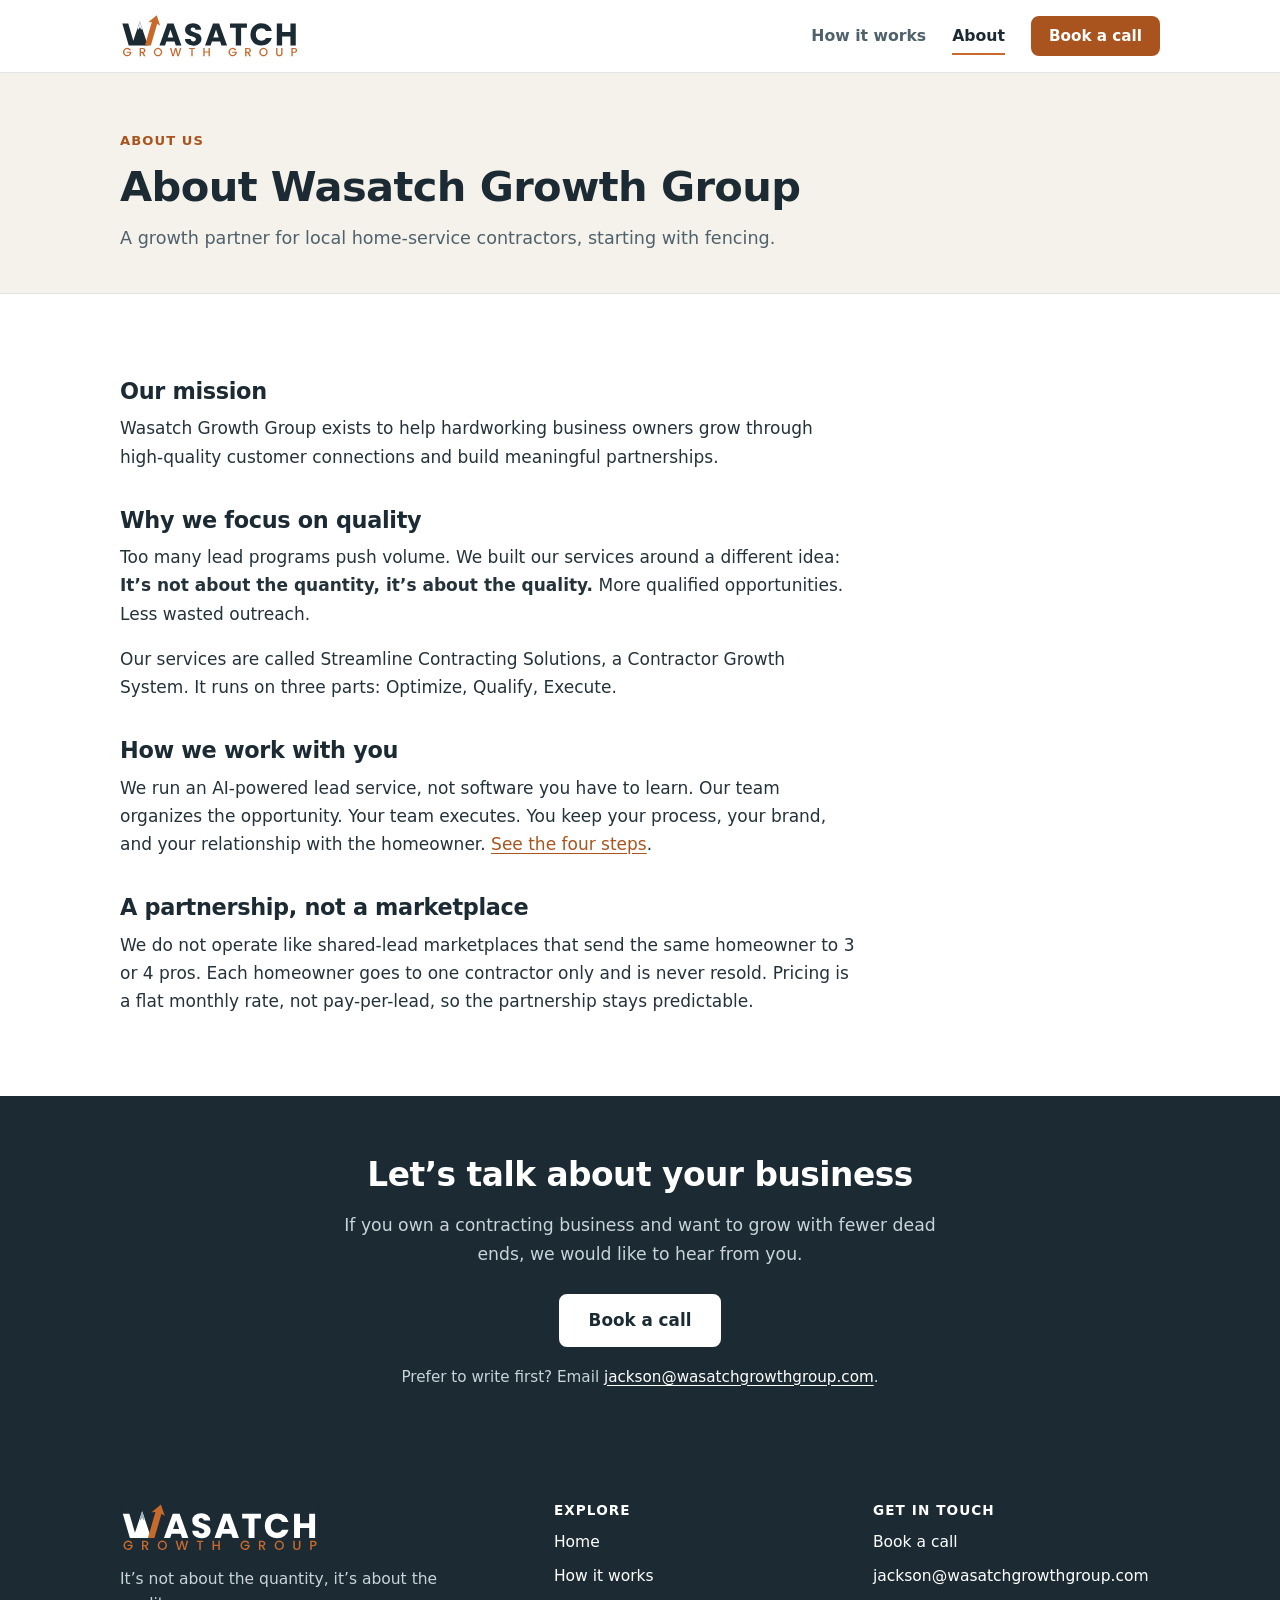
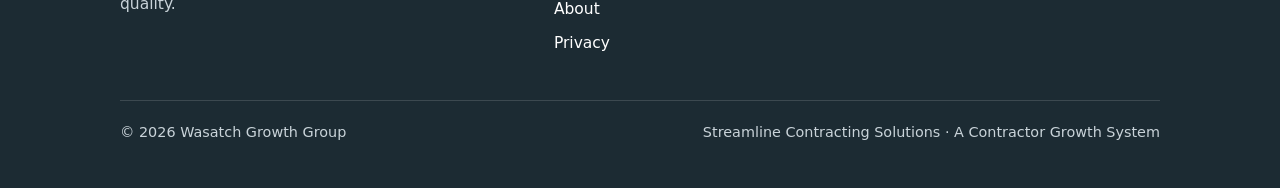
==== about/index.html @ a2a0f91a "Add Open Graph tags, richer schema, sitemap dates, and a 404 page. - Titles and meta descriptions re" ====
<!doctype html>
<html lang="en">
<head>
<meta charset="utf-8">
<meta name="viewport" content="width=device-width, initial-scale=1">
<title>About Wasatch Growth Group | Contractor Growth Partner</title>
<meta name="description" content="Wasatch Growth Group helps hardworking business owners grow through high-quality customer connections and build meaningful partnerships.">
<link rel="canonical" href="https://wasatchgrowthgroup.com/about/">
<meta property="og:type" content="website">
<meta property="og:site_name" content="Wasatch Growth Group">
<meta property="og:title" content="About Wasatch Growth Group | Contractor Growth Partner">
<meta property="og:description" content="Wasatch Growth Group helps hardworking business owners grow through high-quality customer connections and build meaningful partnerships.">
<meta property="og:url" content="https://wasatchgrowthgroup.com/about/">
<meta property="og:image" content="https://wasatchgrowthgroup.com/assets/og-image.png">
<meta property="og:image:width" content="1200">
<meta property="og:image:height" content="630">
<meta property="og:image:alt" content="Wasatch Growth Group logo with the line: It&#8217;s not about the quantity, it&#8217;s about the quality.">
<meta name="twitter:card" content="summary_large_image">
<script type="application/ld+json">{"@context": "https://schema.org", "@type": "Organization", "@id": "https://wasatchgrowthgroup.com/#organization", "name": "Wasatch Growth Group", "url": "https://wasatchgrowthgroup.com/", "logo": "https://wasatchgrowthgroup.com/assets/icon-512.png", "email": "jackson@wasatchgrowthgroup.com", "slogan": "It’s not about the quantity, it’s about the quality.", "description": "Wasatch Growth Group runs Streamline Contracting Solutions, an AI-powered lead service that helps home-service contractors grow through high-quality customer connections."}</script>
<meta name="theme-color" content="#1c2b33">
<link rel="icon" href="/favicon.ico" sizes="any">
<link rel="icon" href="/favicon.svg" type="image/svg+xml">
<link rel="apple-touch-icon" href="/apple-touch-icon.png">
<link rel="stylesheet" href="/styles.css">
</head>
<body>
<header class="site-header">
  <div class="wrap inner">
    <a class="brand" href="/"><img src="/assets/logo.svg" alt="Wasatch Growth Group" width="180" height="46"></a>
    <nav class="nav" aria-label="Primary">
      <a href="/how-it-works/">How it works</a>
      <a href="/about/" aria-current="page">About</a>
      <a class="btn btn-sm" href="mailto:jackson@wasatchgrowthgroup.com?subject=Book%20a%20call%20%E2%80%94%20About&body=Hello%2C%0A%0AI%27d%20like%20to%20book%20a%20call%20with%20Wasatch%20Growth%20Group.%0A%0ACompany%20name%3A%0ATrade%28s%29%3A%0ACities%20or%20counties%20we%20serve%3A%0ABest%20days%20and%20times%20to%20talk%3A%0APhone%20%28optional%29%3A%0A">Book a call</a>
    </nav>
  </div>
</header>

<main>
  <section class="page-hero">
    <div class="wrap">
      <p class="eyebrow">About us</p>
      <h1>About Wasatch Growth Group</h1>
      <p>A growth partner for local home-service contractors, starting with fencing.</p>
    </div>
  </section>

  <section class="prose wrap">
    <h2>Our mission</h2>
    <p>Wasatch Growth Group exists to help hardworking business owners grow through high-quality customer connections and build meaningful partnerships.</p>
    <h2>Why we focus on quality</h2>
    <p>Too many lead programs push volume. We built our services around a different idea: <strong>It&#8217;s not about the quantity, it&#8217;s about the quality.</strong> More qualified opportunities. Less wasted outreach.</p>
    <p>Our services are called Streamline Contracting Solutions, a Contractor Growth System. It runs on three parts: Optimize, Qualify, Execute.</p>
    <h2>How we work with you</h2>
    <p>We run an AI-powered lead service, not software you have to learn. Our team organizes the opportunity. Your team executes. You keep your process, your brand, and your relationship with the homeowner. <a href="/how-it-works/">See the four steps</a>.</p>
    <h2>A partnership, not a marketplace</h2>
    <p>We do not operate like shared-lead marketplaces that send the same homeowner to 3 or 4 pros. Each homeowner goes to one contractor only and is never resold. Pricing is a flat monthly rate, not pay-per-lead, so the partnership stays predictable.</p>
  </section>

  <section class="cta-band">
    <div class="wrap">
      <h2>Let&#8217;s talk about your business</h2>
      <p>If you own a contracting business and want to grow with fewer dead ends, we would like to hear from you.</p>
      <a class="btn btn-light btn-lg" href="mailto:jackson@wasatchgrowthgroup.com?subject=Book%20a%20call%20%E2%80%94%20About&body=Hello%2C%0A%0AI%27d%20like%20to%20book%20a%20call%20with%20Wasatch%20Growth%20Group.%0A%0ACompany%20name%3A%0ATrade%28s%29%3A%0ACities%20or%20counties%20we%20serve%3A%0ABest%20days%20and%20times%20to%20talk%3A%0APhone%20%28optional%29%3A%0A">Book a call</a>
      <p class="small">Prefer to write first? Email <a href="mailto:jackson@wasatchgrowthgroup.com">jackson@wasatchgrowthgroup.com</a>.</p>
    </div>
  </section>
</main>
<div class="mobile-cta"><a class="btn" href="mailto:jackson@wasatchgrowthgroup.com?subject=Book%20a%20call%20%E2%80%94%20About&body=Hello%2C%0A%0AI%27d%20like%20to%20book%20a%20call%20with%20Wasatch%20Growth%20Group.%0A%0ACompany%20name%3A%0ATrade%28s%29%3A%0ACities%20or%20counties%20we%20serve%3A%0ABest%20days%20and%20times%20to%20talk%3A%0APhone%20%28optional%29%3A%0A">Book a call</a></div>
<footer class="site-footer">
  <div class="wrap">
    <div class="footer-grid">
      <div class="footer-brand">
        <img src="/assets/logo-on-dark.svg" alt="Wasatch Growth Group" width="200" height="51" loading="lazy">
        <p>It&#8217;s not about the quantity, it&#8217;s about the quality.</p>
      </div>
      <nav aria-label="Footer">
        <h2>Explore</h2>
        <ul>
          <li><a href="/">Home</a></li>
          <li><a href="/how-it-works/">How it works</a></li>
          <li><a href="/about/">About</a></li>
          <li><a href="/privacy/">Privacy</a></li>
        </ul>
      </nav>
      <div>
        <h2>Get in touch</h2>
        <ul>
          <li><a href="/book-a-call/">Book a call</a></li>
          <li><a href="mailto:jackson@wasatchgrowthgroup.com">jackson@wasatchgrowthgroup.com</a></li>
        </ul>
      </div>
    </div>
    <div class="footer-bottom">
      <p>&copy; 2026 Wasatch Growth Group</p>
      <p>Streamline Contracting Solutions &middot; A Contractor Growth System</p>
    </div>
  </div>
</footer>
</body>
</html>
---- styles.css ----
/* Wasatch Growth Group — site styles. Colors come from the logo. */
:root {
  --ink: #1c2b33;          /* logo navy: headings, dark sections */
  --ink-2: #2a3d47;
  --text: #24323a;
  --muted: #4f616b;        /* 5.8:1 on --sand, 6.4:1 on white */
  --copper: #c8692c;       /* logo copper: decorative only */
  --copper-dk: #a9541e;    /* buttons and links: 5.3:1 with white */
  --copper-dkr: #8f4517;
  --copper-lt: #e08a45;    /* accents on navy: 5.5:1 */
  --snow: #e9eef1;
  --sand: #f5f2ec;
  --paper: #ffffff;
  --line: #e1e5e8;
  --on-dark: #c9d3d9;
  --radius: 12px;
  --max: 1080px;
  --shadow: 0 1px 2px rgba(28, 43, 51, .06), 0 6px 20px rgba(28, 43, 51, .06);
}
*, *::before, *::after { box-sizing: border-box; }
html { -webkit-text-size-adjust: 100%; }
body {
  margin: 0;
  font-family: system-ui, -apple-system, "Segoe UI", Roboto, Helvetica, Arial, sans-serif;
  font-size: 1.0625rem;
  line-height: 1.65;
  color: var(--text);
  background: var(--paper);
}
img, svg { max-width: 100%; height: auto; display: block; }
a { color: var(--copper-dk); text-underline-offset: .18em; }
a:hover { color: var(--copper-dkr); }
h1, h2, h3 { color: var(--ink); line-height: 1.2; letter-spacing: -.015em; margin: 0 0 .5em; }
h1 { font-size: clamp(2rem, 4.6vw, 3.1rem); font-weight: 800; }
h2 { font-size: clamp(1.5rem, 3vw, 2.05rem); font-weight: 750; }
h3, .h3 { font-size: 1.15rem; font-weight: 700; }
p { margin: 0 0 1em; }
.wrap { width: 100%; max-width: var(--max); margin: 0 auto; padding: 0 20px; }

/* ---------- Buttons ---------- */
.btn {
  display: inline-flex; align-items: center; justify-content: center; gap: .5em;
  min-height: 46px; padding: 11px 22px;
  background: var(--copper-dk); color: #fff !important;
  border: 2px solid var(--copper-dk); border-radius: 8px;
  font-weight: 700; font-size: 1rem; line-height: 1.2; text-decoration: none;
  transition: background-color .15s, border-color .15s;
}
.btn:hover { background: var(--copper-dkr); border-color: var(--copper-dkr); }
.btn-outline { background: transparent; color: var(--ink) !important; border-color: var(--ink); }
.btn-outline:hover { background: var(--ink); color: #fff !important; border-color: var(--ink); }
.btn-light { background: #fff; color: var(--ink) !important; border-color: #fff; }
.btn-light:hover { background: var(--snow); border-color: var(--snow); }
.btn-sm { min-height: 40px; padding: 8px 16px; font-size: .95rem; }
.btn-lg { min-height: 52px; padding: 14px 28px; font-size: 1.05rem; }

/* ---------- Header ---------- */
.site-header { background: var(--paper); border-bottom: 1px solid var(--line); position: sticky; top: 0; z-index: 20; }
.site-header .inner { display: flex; align-items: center; justify-content: space-between; gap: 16px; min-height: 72px; }
.brand { display: inline-flex; align-items: center; flex-shrink: 0; }
.brand img { width: 180px; height: 46px; }
.nav { display: flex; align-items: center; gap: 4px 26px; }
.nav a:not(.btn) { color: var(--muted); text-decoration: none; font-weight: 600; font-size: .98rem; padding: 6px 0; }
.nav a:not(.btn):hover, .nav a[aria-current="page"]:not(.btn) { color: var(--ink); }
.nav a[aria-current="page"]:not(.btn) { box-shadow: inset 0 -2px 0 var(--copper); }

/* Mobile call bar (shown on small screens only) */
.mobile-cta { display: none; }

/* ---------- Hero ---------- */
.hero { background: linear-gradient(180deg, var(--sand) 0%, #fff 100%); padding: 64px 0 56px; border-bottom: 1px solid var(--line); }
.hero-grid { display: grid; grid-template-columns: 1.25fr .95fr; gap: 48px; align-items: center; }
.eyebrow { display: inline-block; font-size: .82rem; font-weight: 700; letter-spacing: .08em; text-transform: uppercase; color: var(--copper-dk); margin: 0 0 14px; }
.hero h1 { margin-bottom: 16px; }
.tagline { font-size: clamp(1.1rem, 2vw, 1.3rem); font-weight: 650; color: var(--ink); margin: 0 0 10px; padding-left: 14px; border-left: 4px solid var(--copper); }
.subtitle { font-size: 1.15rem; color: var(--muted); margin: 0 0 18px; }
.hero-intro { max-width: 56ch; margin-bottom: 26px; }
.hero-actions { display: flex; flex-wrap: wrap; gap: 12px; margin-bottom: 18px; }
.hero-note { font-size: .95rem; color: var(--muted); margin: 0; }
.hero-card { background: var(--paper); border: 1px solid var(--line); border-radius: var(--radius); box-shadow: var(--shadow); padding: 26px 24px; }
.hero-card h2 { font-size: 1.05rem; text-transform: uppercase; letter-spacing: .07em; color: var(--muted); margin-bottom: 16px; }
.flow { list-style: none; margin: 0; padding: 0; display: grid; gap: 14px; }
.flow li { display: grid; grid-template-columns: 38px 1fr; gap: 12px; align-items: start; }
.flow .n { width: 38px; height: 38px; border-radius: 50%; background: var(--ink); color: #fff; font-weight: 800; display: flex; align-items: center; justify-content: center; }
.flow strong { display: block; color: var(--ink); }
.flow span { font-size: .95rem; color: var(--muted); }
.hero-card .card-foot { margin: 18px 0 0; padding-top: 14px; border-top: 1px solid var(--line); font-weight: 650; color: var(--ink); font-size: .98rem; }

/* Inner page hero */
.page-hero { background: var(--sand); padding: 52px 0 40px; border-bottom: 1px solid var(--line); }
.page-hero h1 { font-size: clamp(1.9rem, 4vw, 2.6rem); margin-bottom: 12px; }
.page-hero p { color: var(--muted); max-width: 62ch; font-size: 1.1rem; margin: 0; }
.page-hero .eyebrow { margin-bottom: 10px; color: var(--copper-dk); font-size: .82rem; }
.two-col > div > h2:first-child { margin-top: 0; }

/* ---------- Sections ---------- */
.section { padding: 64px 0; }
.section.alt { background: var(--sand); border-top: 1px solid var(--line); border-bottom: 1px solid var(--line); }
.section-head { max-width: 64ch; margin-bottom: 32px; }
.section-head .eyebrow { color: var(--copper-dk); font-size: .82rem; margin-bottom: 10px; }
.section-head p:not(.eyebrow), .lede { color: var(--muted); font-size: 1.08rem; max-width: 62ch; }
.lede { margin-bottom: 28px; }
.grid-2, .grid-3 { display: grid; gap: 20px; }
.grid-2 { grid-template-columns: repeat(2, 1fr); }
.grid-3 { grid-template-columns: repeat(3, 1fr); }
.card { background: var(--paper); border: 1px solid var(--line); border-radius: var(--radius); padding: 24px 22px; }
.section.alt .card { box-shadow: var(--shadow); }
.card h3 { margin-bottom: 8px; }
.card p { margin: 0; color: var(--text); font-size: 1rem; }
.card .label { display: inline-block; font-size: .78rem; font-weight: 800; letter-spacing: .08em; text-transform: uppercase; color: var(--copper-dk); margin-bottom: 8px; }

/* Compare table */
.compare { display: grid; grid-template-columns: 1fr 1fr; gap: 20px; }
.compare .card ul { margin: 12px 0 0; padding-left: 1.2rem; }
.compare .card li { margin-bottom: 6px; }
.compare .card.us { border: 2px solid var(--ink); }

/* Steps (How it works) */
.steps { display: grid; gap: 16px; list-style: none; margin: 0; padding: 0; }
.step { display: grid; grid-template-columns: 52px 1fr; gap: 18px; align-items: start; background: var(--paper); border: 1px solid var(--line); border-radius: var(--radius); padding: 22px; }
.step .num { width: 52px; height: 52px; border-radius: 50%; background: var(--ink); color: #fff; display: flex; align-items: center; justify-content: center; font-weight: 800; font-size: 1.2rem; }
.step h3 { margin-bottom: 4px; }
.step p { margin: 0; }
.step .who { display: inline-block; font-size: .78rem; font-weight: 800; letter-spacing: .07em; text-transform: uppercase; color: var(--copper-dk); margin-bottom: 4px; }

/* Checklist */
.list-check { list-style: none; padding: 0; margin: 0; display: grid; grid-template-columns: repeat(2, 1fr); gap: 14px 28px; }
.list-check li { position: relative; padding-left: 34px; }
.list-check li::before {
  content: ""; position: absolute; left: 0; top: .2em; width: 22px; height: 22px; border-radius: 50%;
  background: var(--ink) url("data:image/svg+xml,%3Csvg xmlns='http://www.w3.org/2000/svg' viewBox='0 0 24 24'%3E%3Cpath d='M6 12.5l4 4 8-9' fill='none' stroke='%23e08a45' stroke-width='3' stroke-linecap='round' stroke-linejoin='round'/%3E%3C/svg%3E") center/15px no-repeat;
}
.list-check strong { display: block; color: var(--ink); }
.list-check span { color: var(--muted); font-size: .98rem; }
.list-check.simple { grid-template-columns: 1fr; }

.note { background: var(--snow); border-left: 4px solid var(--copper); padding: 16px 20px; border-radius: 0 10px 10px 0; margin: 24px 0 0; color: var(--ink); }
.callout-line { font-size: clamp(1.2rem, 2.4vw, 1.5rem); font-weight: 750; color: var(--ink); text-align: center; margin: 36px auto 0; max-width: 40ch; }

/* FAQ */
.faq { max-width: 760px; }
.faq details { border-bottom: 1px solid var(--line); padding: 4px 0; }
.faq summary { cursor: pointer; list-style: none; font-weight: 700; color: var(--ink); padding: 14px 32px 14px 0; position: relative; font-size: 1.05rem; }
.faq summary::-webkit-details-marker { display: none; }
.faq summary::after { content: "+"; position: absolute; right: 4px; top: 10px; font-size: 1.5rem; color: var(--copper-dk); font-weight: 600; }
.faq details[open] summary::after { content: "\2212"; }
.faq details p { margin: 0 0 16px; color: var(--text); }

/* CTA band */
.cta-band { background: var(--ink); color: var(--on-dark); padding: 60px 0; text-align: center; }
.cta-band h2 { color: #fff; }
.cta-band p { max-width: 58ch; margin: 0 auto 26px; font-size: 1.08rem; }
.cta-band .small { font-size: .95rem; margin: 18px auto 0; }
.cta-band .small a { color: #fff; }

/* Prose pages */
.prose { padding: 48px 20px 64px; }
.prose p, .prose ul, .prose ol { max-width: 68ch; }
.prose h2 { font-size: 1.4rem; margin: 36px 0 10px; }
.prose ul, .prose ol { padding-left: 1.25rem; }
.prose li { margin-bottom: 8px; }
.two-col { display: grid; grid-template-columns: 1.4fr 1fr; gap: 40px; align-items: start; }
.mailto-box { background: var(--paper); border: 1px solid var(--line); border-radius: var(--radius); box-shadow: var(--shadow); padding: 26px 24px; }
.mailto-box h2 { font-size: 1.2rem; margin: 0 0 8px; }
.mailto-box p { color: var(--muted); }
.mailto-box .email { font-weight: 700; color: var(--ink); word-break: break-all; }
.steps-mini { counter-reset: s; list-style: none; padding: 0; margin: 0; }
.steps-mini li { counter-increment: s; position: relative; padding-left: 40px; margin-bottom: 14px; }
.steps-mini li::before { content: counter(s); position: absolute; left: 0; top: 0; width: 28px; height: 28px; border-radius: 50%; background: var(--snow); color: var(--ink); font-weight: 800; display: flex; align-items: center; justify-content: center; font-size: .9rem; }

/* ---------- Footer ---------- */
.site-footer { background: var(--ink); color: var(--on-dark); padding: 52px 0 28px; font-size: .97rem; }
.site-footer a { color: #fff; text-decoration: none; }
.site-footer a:hover { color: var(--copper-lt); text-decoration: underline; }
.footer-grid { display: grid; grid-template-columns: 1.4fr 1fr 1fr; gap: 32px; }
.footer-brand img { width: 200px; height: 51px; margin-bottom: 14px; }
.footer-brand p { margin: 0; max-width: 34ch; }
.site-footer h2 { color: #fff; font-size: .85rem; text-transform: uppercase; letter-spacing: .08em; margin: 0 0 12px; }
.site-footer ul { list-style: none; margin: 0; padding: 0; }
.site-footer li { margin-bottom: 8px; }
.footer-bottom { border-top: 1px solid rgba(255,255,255,.14); margin-top: 36px; padding-top: 20px; display: flex; flex-wrap: wrap; justify-content: space-between; gap: 8px 20px; font-size: .9rem; }

/* ---------- Responsive ---------- */
@media (max-width: 900px) {
  .hero-grid, .two-col { grid-template-columns: 1fr; gap: 32px; }
  .grid-3 { grid-template-columns: 1fr; }
  .footer-grid { grid-template-columns: 1fr 1fr; }
  .footer-brand { grid-column: 1 / -1; }
}
@media (max-width: 720px) {
  body { font-size: 1rem; }
  .site-footer { padding-bottom: calc(28px + 76px + env(safe-area-inset-bottom)); }
  .site-header { position: static; }
  .site-header .inner { flex-wrap: wrap; min-height: 0; padding: 12px 20px 10px; gap: 8px 12px; }
  .brand img { width: 156px; height: 40px; }
  .nav { width: 100%; gap: 4px 22px; }
  .nav .btn { display: none; }
  .nav a:not(.btn) { font-size: .95rem; }
  .mobile-cta {
    display: flex; gap: 10px; position: fixed; left: 0; right: 0; bottom: 0; z-index: 30;
    padding: 10px 16px calc(10px + env(safe-area-inset-bottom)); background: rgba(255,255,255,.97);
    border-top: 1px solid var(--line); box-shadow: 0 -4px 16px rgba(28,43,51,.08);
  }
  .mobile-cta .btn { flex: 1; }
  .hero { padding: 36px 0 40px; }
  .section { padding: 48px 0; }
  .grid-2, .compare, .list-check { grid-template-columns: 1fr; }
  .step { grid-template-columns: 42px 1fr; gap: 14px; padding: 18px; }
  .step .num { width: 42px; height: 42px; font-size: 1.05rem; }
  .hero-actions .btn { flex: 1 1 100%; }
  .footer-grid { grid-template-columns: 1fr; }
}
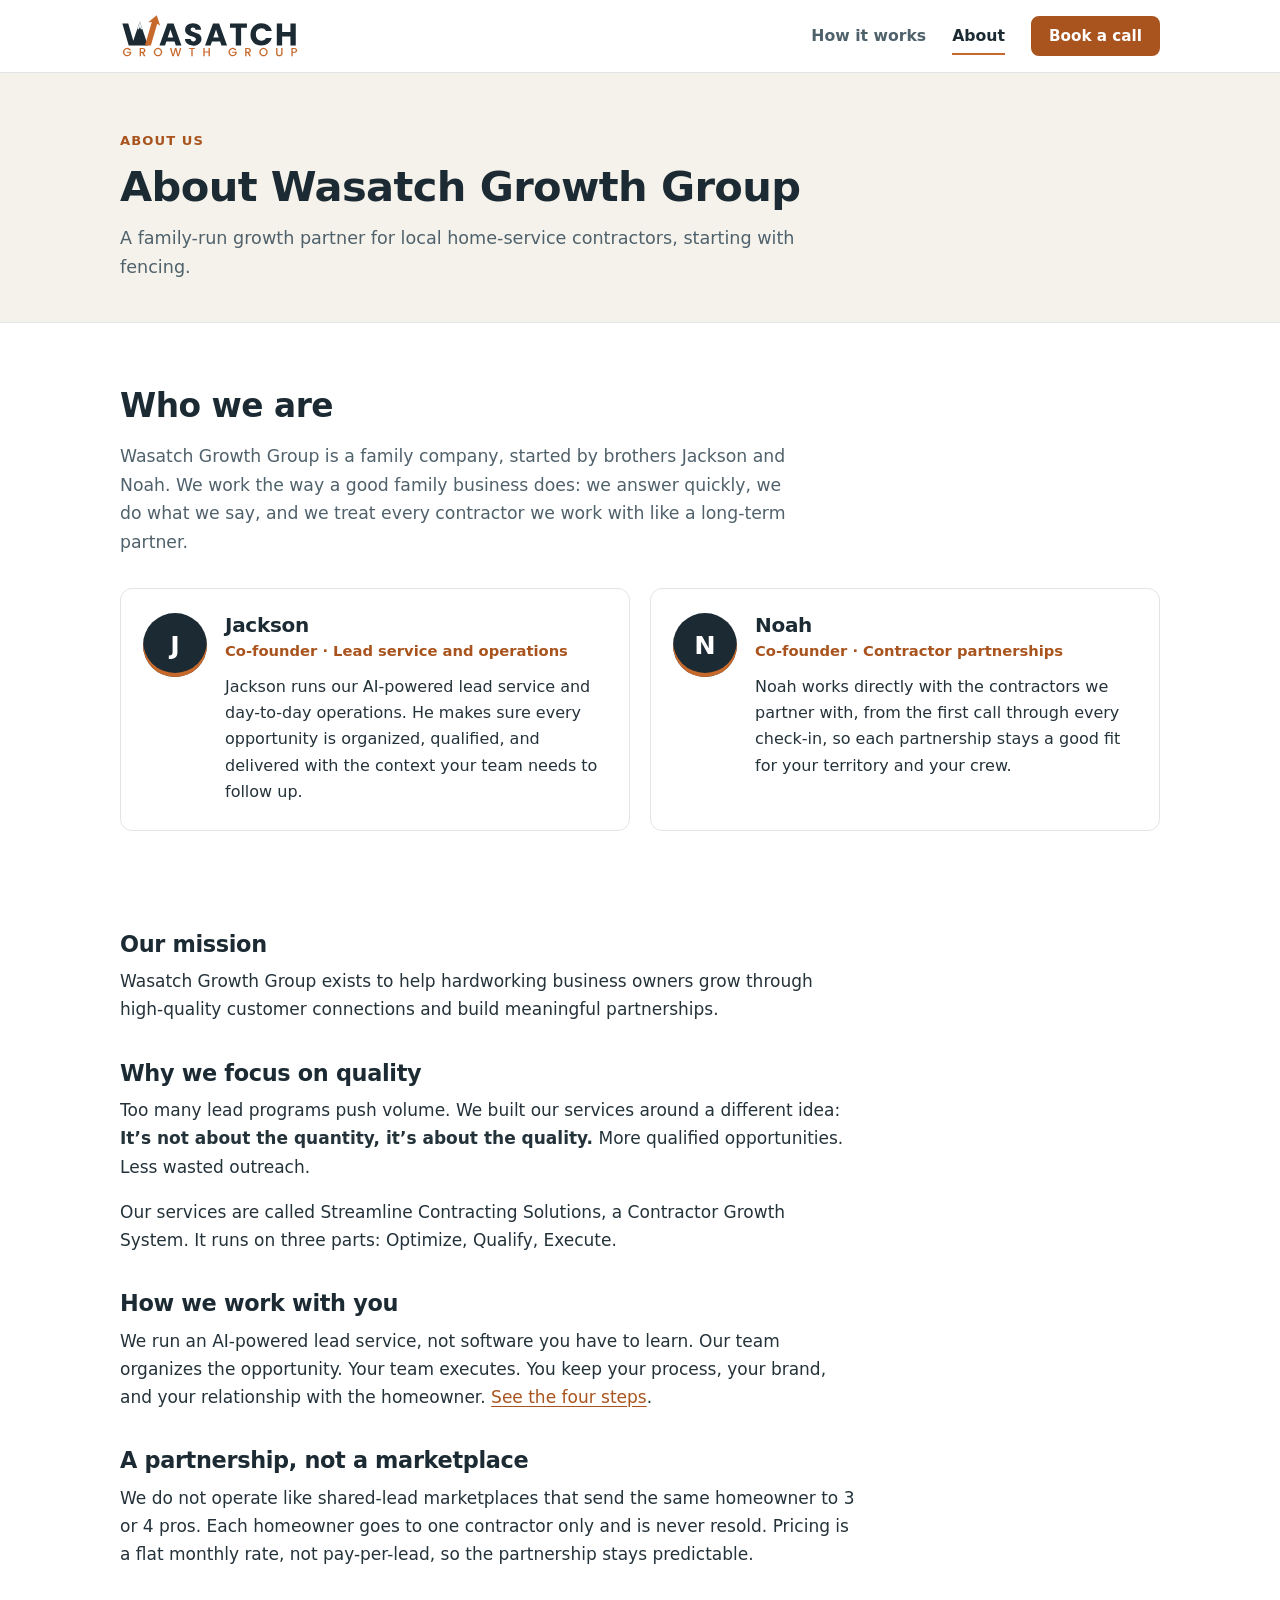
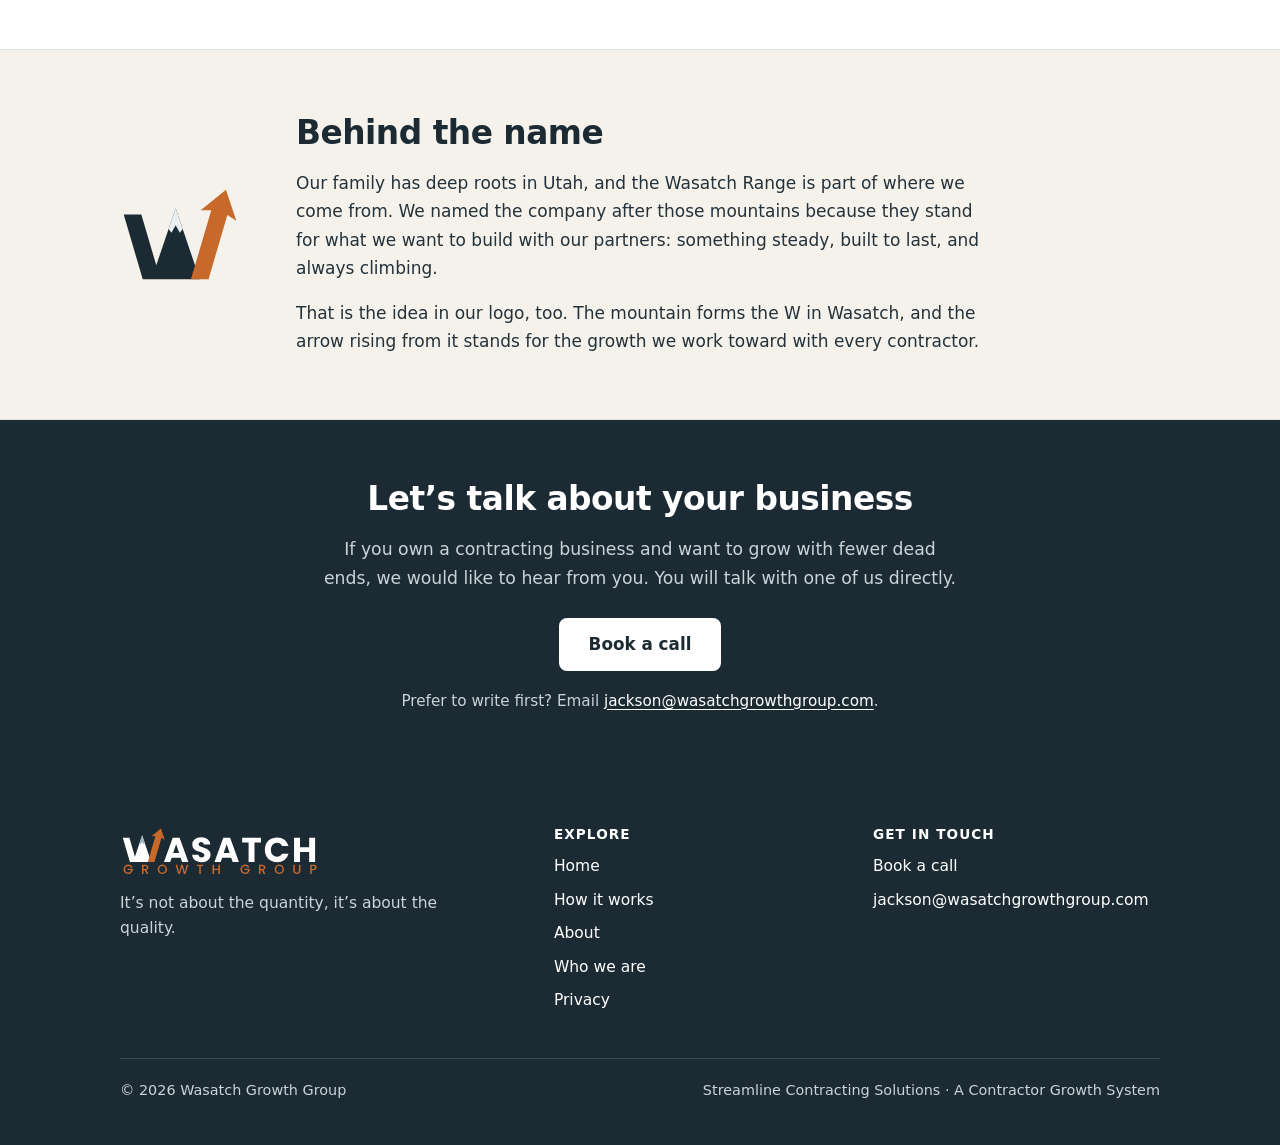
==== commit dd74a669: "Add "Who we are" and "Behind the name" to the About page. - Who we are: Wasatch Growth Group is a fa" ====
--- a/about/index.html
+++ b/about/index.html
@@ -4,12 +4,12 @@
 <meta charset="utf-8">
 <meta name="viewport" content="width=device-width, initial-scale=1">
 <title>About Wasatch Growth Group | Contractor Growth Partner</title>
-<meta name="description" content="Wasatch Growth Group helps hardworking business owners grow through high-quality customer connections and build meaningful partnerships.">
+<meta name="description" content="Meet Wasatch Growth Group, a family company started by brothers Jackson and Noah to help contractors grow through high-quality customer connections.">
 <link rel="canonical" href="https://wasatchgrowthgroup.com/about/">
 <meta property="og:type" content="website">
 <meta property="og:site_name" content="Wasatch Growth Group">
 <meta property="og:title" content="About Wasatch Growth Group | Contractor Growth Partner">
-<meta property="og:description" content="Wasatch Growth Group helps hardworking business owners grow through high-quality customer connections and build meaningful partnerships.">
+<meta property="og:description" content="Meet Wasatch Growth Group, a family company started by brothers Jackson and Noah to help contractors grow through high-quality customer connections.">
 <meta property="og:url" content="https://wasatchgrowthgroup.com/about/">
 <meta property="og:image" content="https://wasatchgrowthgroup.com/assets/og-image.png">
 <meta property="og:image:width" content="1200">
@@ -24,6 +24,7 @@
 <link rel="stylesheet" href="/styles.css">
 </head>
 <body>
+<a class="skip-link" href="#main">Skip to main content</a>
 <header class="site-header">
   <div class="wrap inner">
     <a class="brand" href="/"><img src="/assets/logo.svg" alt="Wasatch Growth Group" width="180" height="46"></a>
@@ -35,12 +36,39 @@
   </div>
 </header>
 
-<main>
+<main id="main">
   <section class="page-hero">
     <div class="wrap">
       <p class="eyebrow">About us</p>
       <h1>About Wasatch Growth Group</h1>
-      <p>A growth partner for local home-service contractors, starting with fencing.</p>
+      <p>A family-run growth partner for local home-service contractors, starting with fencing.</p>
+    </div>
+  </section>
+
+  <section class="section" id="who-we-are" aria-labelledby="who-title">
+    <div class="wrap">
+      <div class="section-head">
+        <h2 id="who-title">Who we are</h2>
+        <p>Wasatch Growth Group is a family company, started by brothers Jackson and Noah. We work the way a good family business does: we answer quickly, we do what we say, and we treat every contractor we work with like a long-term partner.</p>
+      </div>
+      <div class="grid-2 people">
+        <article class="card person">
+          <span class="monogram" aria-hidden="true">J</span>
+          <div>
+            <h3>Jackson</h3>
+            <p class="role">Co-founder &middot; Lead service and operations</p>
+            <p>Jackson runs our AI-powered lead service and day-to-day operations. He makes sure every opportunity is organized, qualified, and delivered with the context your team needs to follow up.</p>
+          </div>
+        </article>
+        <article class="card person">
+          <span class="monogram" aria-hidden="true">N</span>
+          <div>
+            <h3>Noah</h3>
+            <p class="role">Co-founder &middot; Contractor partnerships</p>
+            <p>Noah works directly with the contractors we partner with, from the first call through every check-in, so each partnership stays a good fit for your territory and your crew.</p>
+          </div>
+        </article>
+      </div>
     </div>
   </section>
 
@@ -56,16 +84,27 @@
     <p>We do not operate like shared-lead marketplaces that send the same homeowner to 3 or 4 pros. Each homeowner goes to one contractor only and is never resold. Pricing is a flat monthly rate, not pay-per-lead, so the partnership stays predictable.</p>
   </section>
 
+  <section class="section alt" aria-labelledby="name-title">
+    <div class="wrap name-story">
+      <img src="/assets/mark.svg" alt="" width="120" height="97" loading="lazy">
+      <div>
+        <h2 id="name-title">Behind the name</h2>
+        <p>Our family has deep roots in Utah, and the Wasatch Range is part of where we come from. We named the company after those mountains because they stand for what we want to build with our partners: something steady, built to last, and always climbing.</p>
+        <p>That is the idea in our logo, too. The mountain forms the W in Wasatch, and the arrow rising from it stands for the growth we work toward with every contractor.</p>
+      </div>
+    </div>
+  </section>
+
   <section class="cta-band">
     <div class="wrap">
       <h2>Let&#8217;s talk about your business</h2>
-      <p>If you own a contracting business and want to grow with fewer dead ends, we would like to hear from you.</p>
+      <p>If you own a contracting business and want to grow with fewer dead ends, we would like to hear from you. You will talk with one of us directly.</p>
       <a class="btn btn-light btn-lg" href="mailto:jackson@wasatchgrowthgroup.com?subject=Book%20a%20call%20%E2%80%94%20About&body=Hello%2C%0A%0AI%27d%20like%20to%20book%20a%20call%20with%20Wasatch%20Growth%20Group.%0A%0ACompany%20name%3A%0ATrade%28s%29%3A%0ACities%20or%20counties%20we%20serve%3A%0ABest%20days%20and%20times%20to%20talk%3A%0APhone%20%28optional%29%3A%0A">Book a call</a>
       <p class="small">Prefer to write first? Email <a href="mailto:jackson@wasatchgrowthgroup.com">jackson@wasatchgrowthgroup.com</a>.</p>
     </div>
   </section>
 </main>
-<div class="mobile-cta"><a class="btn" href="mailto:jackson@wasatchgrowthgroup.com?subject=Book%20a%20call%20%E2%80%94%20About&body=Hello%2C%0A%0AI%27d%20like%20to%20book%20a%20call%20with%20Wasatch%20Growth%20Group.%0A%0ACompany%20name%3A%0ATrade%28s%29%3A%0ACities%20or%20counties%20we%20serve%3A%0ABest%20days%20and%20times%20to%20talk%3A%0APhone%20%28optional%29%3A%0A">Book a call</a></div>
+<aside class="mobile-cta" aria-label="Quick contact"><a class="btn" href="mailto:jackson@wasatchgrowthgroup.com?subject=Book%20a%20call%20%E2%80%94%20About&body=Hello%2C%0A%0AI%27d%20like%20to%20book%20a%20call%20with%20Wasatch%20Growth%20Group.%0A%0ACompany%20name%3A%0ATrade%28s%29%3A%0ACities%20or%20counties%20we%20serve%3A%0ABest%20days%20and%20times%20to%20talk%3A%0APhone%20%28optional%29%3A%0A">Book a call</a></aside>
 <footer class="site-footer">
   <div class="wrap">
     <div class="footer-grid">
@@ -79,6 +118,7 @@
           <li><a href="/">Home</a></li>
           <li><a href="/how-it-works/">How it works</a></li>
           <li><a href="/about/">About</a></li>
+          <li><a href="/about/#who-we-are">Who we are</a></li>
           <li><a href="/privacy/">Privacy</a></li>
         </ul>
       </nav>
--- a/styles.css
+++ b/styles.css
@@ -210,3 +210,36 @@
   .hero-actions .btn { flex: 1 1 100%; }
   .footer-grid { grid-template-columns: 1fr; }
 }
+
+/* ---------- Accessibility ---------- */
+.skip-link {
+  position: absolute; left: 12px; top: -60px; z-index: 100;
+  background: var(--ink); color: #fff; padding: 10px 16px; border-radius: 8px; font-weight: 700; text-decoration: none;
+}
+.skip-link:focus { top: 12px; color: #fff; }
+:focus-visible { outline: 3px solid var(--copper-dk); outline-offset: 3px; border-radius: 4px; }
+.btn:focus-visible { outline-offset: 3px; }
+.cta-band :focus-visible, .site-footer :focus-visible { outline-color: #fff; }
+.faq summary:focus-visible { outline-offset: 2px; }
+main:focus { outline: none; }
+@media (prefers-reduced-motion: reduce) {
+  *, *::before, *::after { transition: none !important; scroll-behavior: auto !important; }
+}
+
+/* ---------- About: people and name story ---------- */
+.person { display: grid; grid-template-columns: 64px 1fr; gap: 18px; align-items: start; }
+.monogram { width: 64px; height: 64px; border-radius: 50%; background: var(--ink); color: #fff; font-size: 1.6rem; font-weight: 800; display: flex; align-items: center; justify-content: center; box-shadow: inset 0 -4px 0 var(--copper); }
+.person h3 { margin-bottom: 2px; font-size: 1.25rem; }
+.person .role { color: var(--copper-dk); font-weight: 700; font-size: .92rem; margin-bottom: 10px; }
+.person p:last-child { margin: 0; }
+.name-story { display: grid; grid-template-columns: 140px 1fr; gap: 36px; align-items: center; }
+.name-story img { width: 120px; height: auto; }
+.name-story p { max-width: 64ch; }
+.name-story p:last-child { margin-bottom: 0; }
+@media (max-width: 720px) {
+  .name-story { grid-template-columns: 1fr; gap: 16px; }
+  .name-story img { width: 84px; }
+  .person { grid-template-columns: 52px 1fr; gap: 14px; }
+  .monogram { width: 52px; height: 52px; font-size: 1.3rem; }
+}
+#who-we-are { padding-bottom: 16px; }
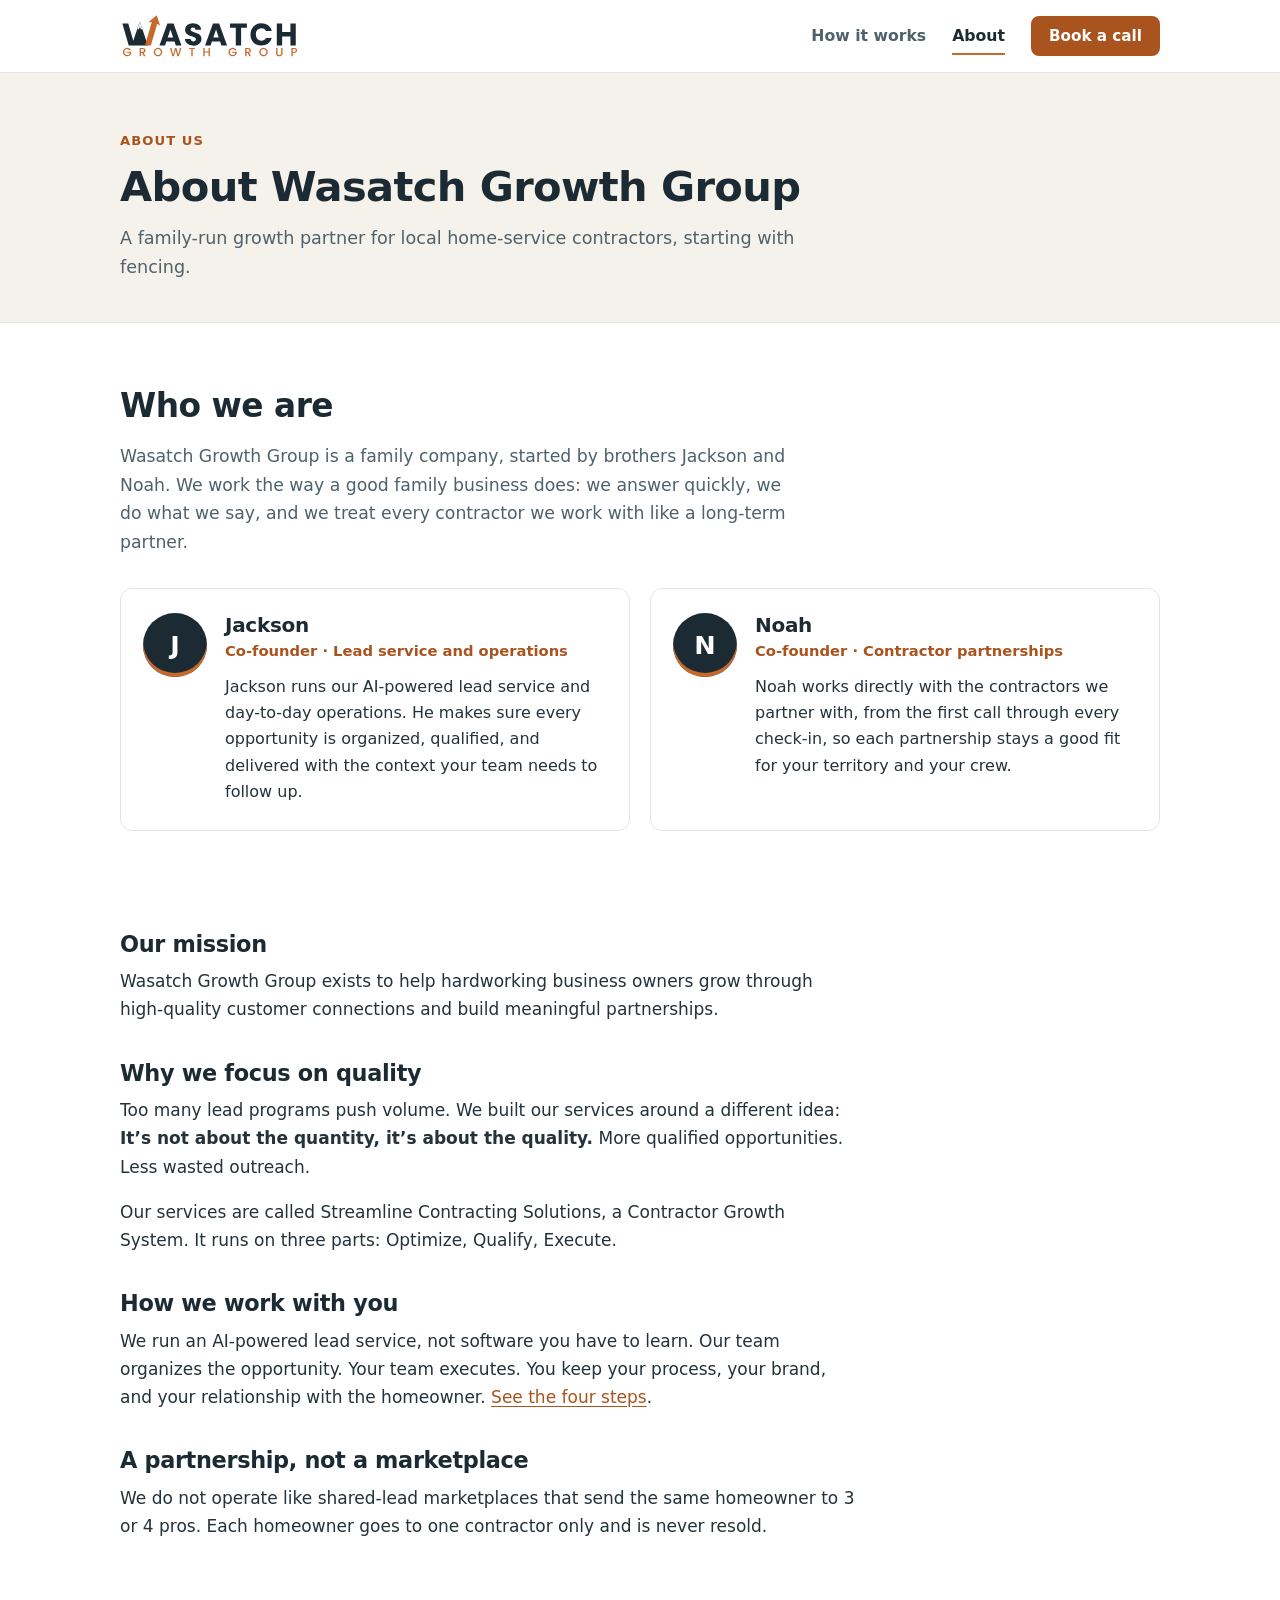
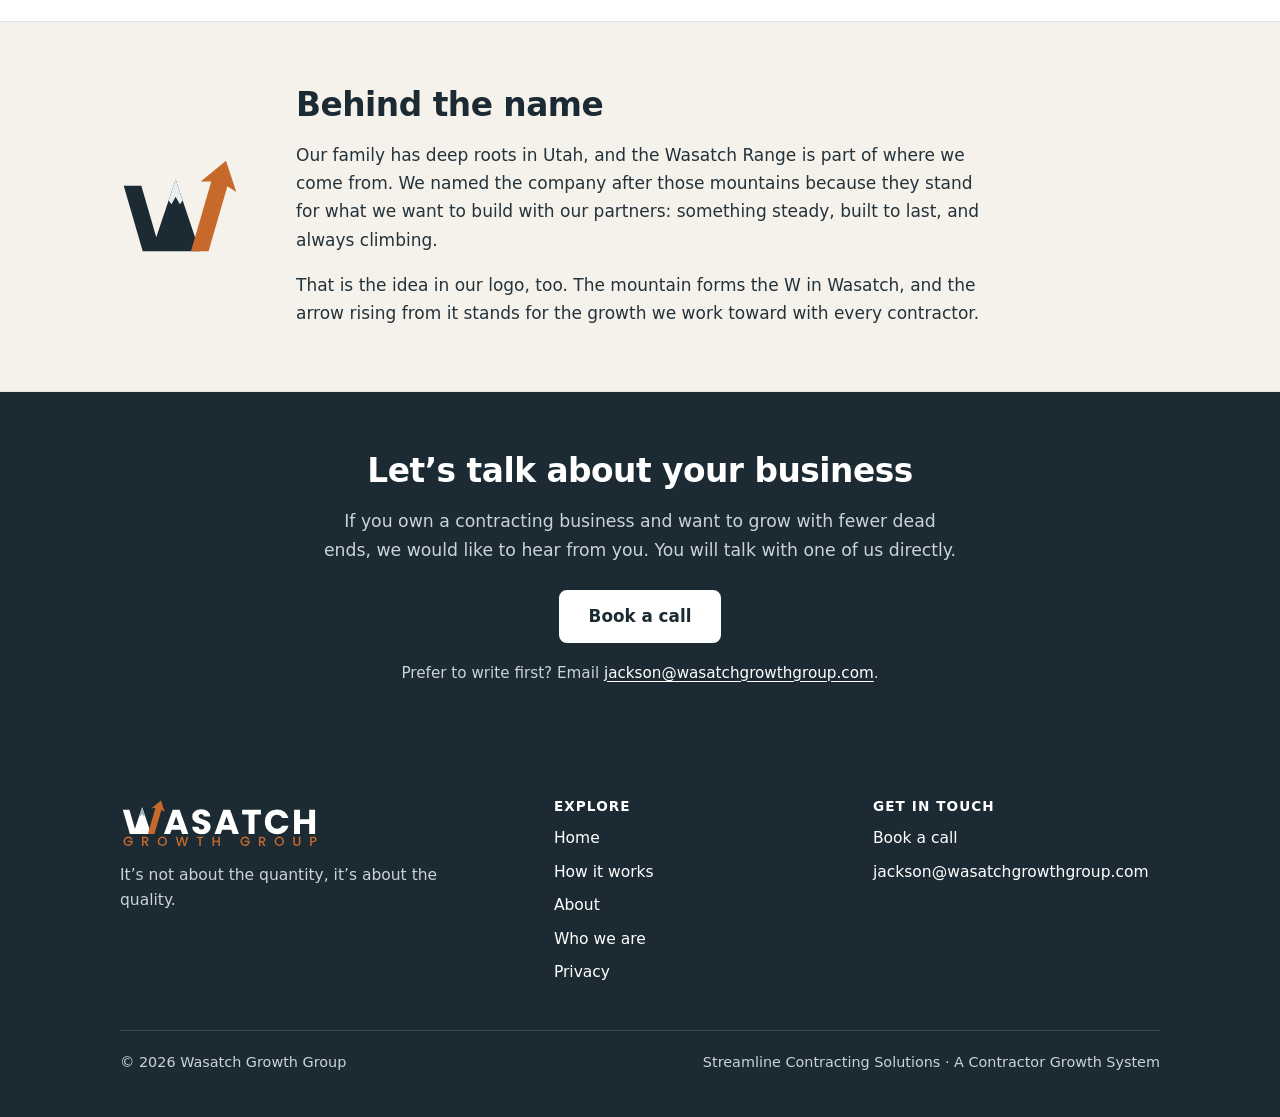
==== commit f17bb7b9: "Remove pricing from the site. - Drop the "How does pricing work?" FAQ (and its FAQPage schema entry)" ====
--- a/about/index.html
+++ b/about/index.html
@@ -81,7 +81,7 @@
     <h2>How we work with you</h2>
     <p>We run an AI-powered lead service, not software you have to learn. Our team organizes the opportunity. Your team executes. You keep your process, your brand, and your relationship with the homeowner. <a href="/how-it-works/">See the four steps</a>.</p>
     <h2>A partnership, not a marketplace</h2>
-    <p>We do not operate like shared-lead marketplaces that send the same homeowner to 3 or 4 pros. Each homeowner goes to one contractor only and is never resold. Pricing is a flat monthly rate, not pay-per-lead, so the partnership stays predictable.</p>
+    <p>We do not operate like shared-lead marketplaces that send the same homeowner to 3 or 4 pros. Each homeowner goes to one contractor only and is never resold.</p>
   </section>
 
   <section class="section alt" aria-labelledby="name-title">
--- a/styles.css
+++ b/styles.css
@@ -243,3 +243,6 @@
   .monogram { width: 52px; height: 52px; font-size: 1.3rem; }
 }
 #who-we-are { padding-bottom: 16px; }
+.mission { max-width: 760px; padding: 32px 30px; border-left: 4px solid var(--copper); }
+.mission h2 { font-size: 1.45rem; }
+.mission p { font-size: 1.08rem; }
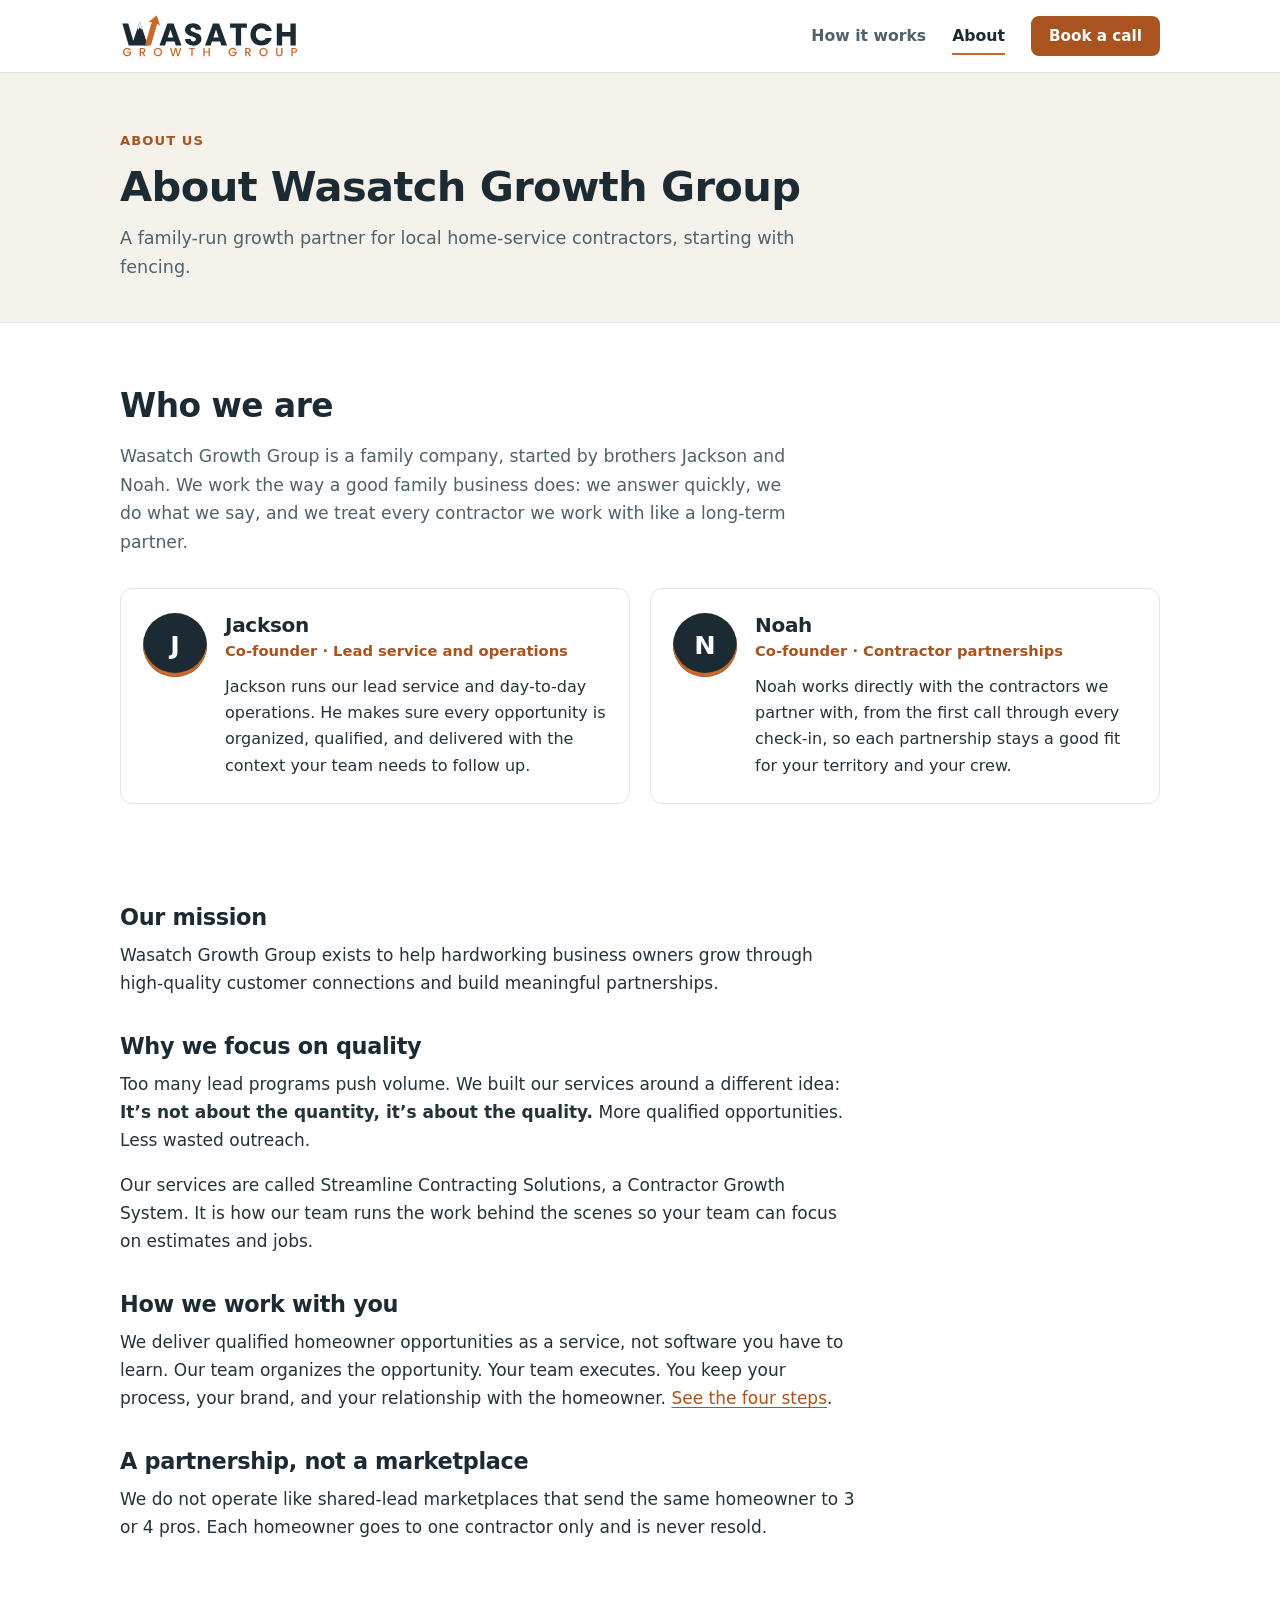
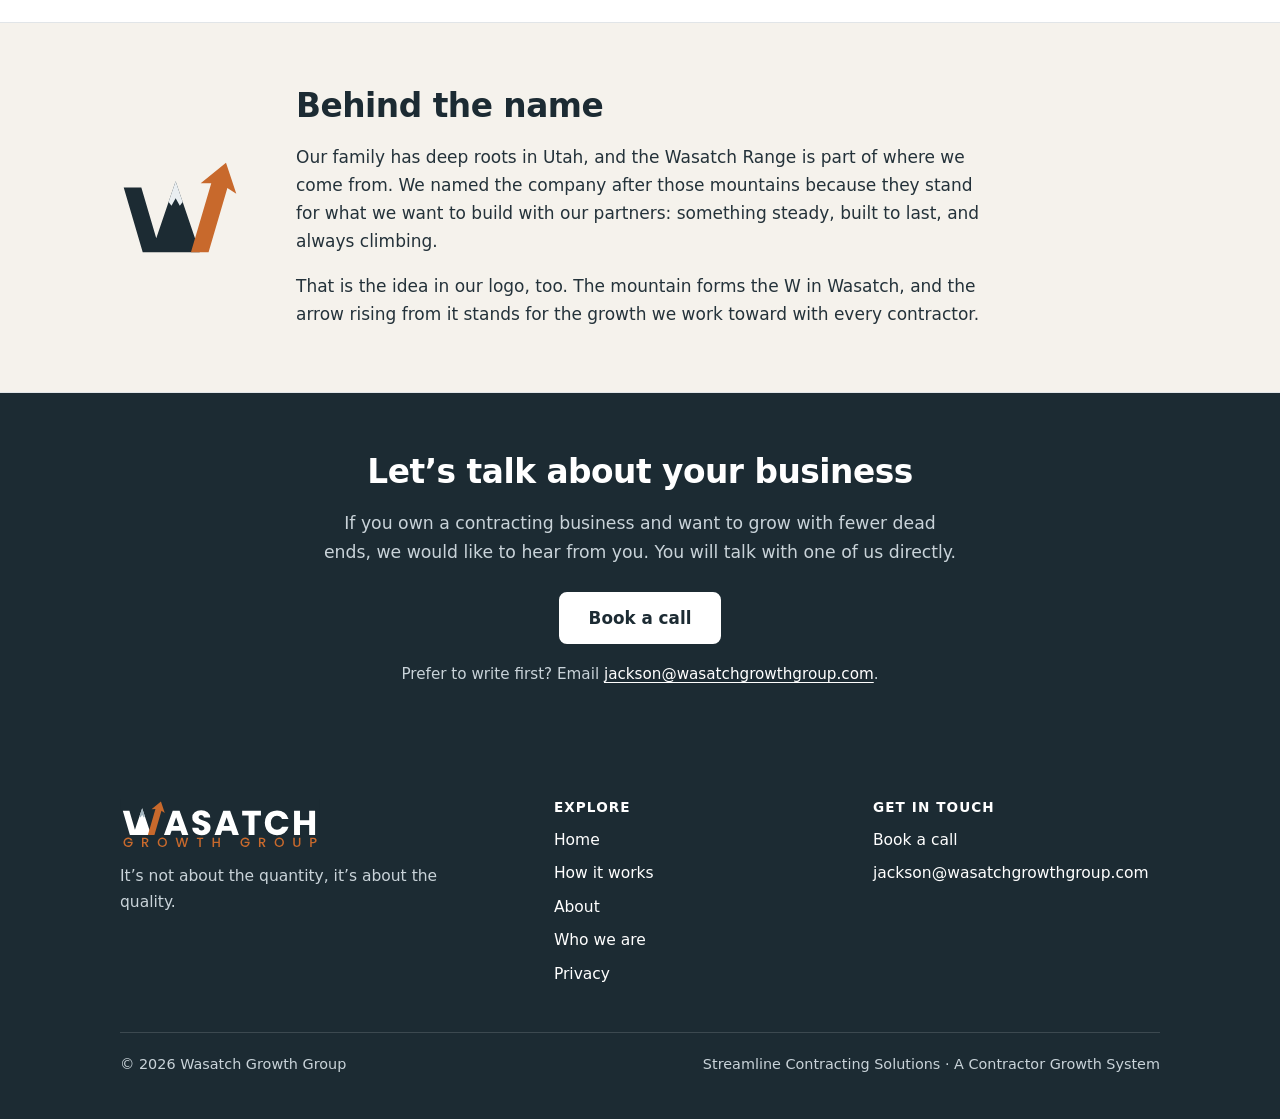
==== commit 28091500: "Simplify the home page, make the four steps the main story, and add a booking-link placeholder. - Re" ====
--- a/about/index.html
+++ b/about/index.html
@@ -16,7 +16,7 @@
 <meta property="og:image:height" content="630">
 <meta property="og:image:alt" content="Wasatch Growth Group logo with the line: It&#8217;s not about the quantity, it&#8217;s about the quality.">
 <meta name="twitter:card" content="summary_large_image">
-<script type="application/ld+json">{"@context": "https://schema.org", "@type": "Organization", "@id": "https://wasatchgrowthgroup.com/#organization", "name": "Wasatch Growth Group", "url": "https://wasatchgrowthgroup.com/", "logo": "https://wasatchgrowthgroup.com/assets/icon-512.png", "email": "jackson@wasatchgrowthgroup.com", "slogan": "It’s not about the quantity, it’s about the quality.", "description": "Wasatch Growth Group runs Streamline Contracting Solutions, an AI-powered lead service that helps home-service contractors grow through high-quality customer connections."}</script>
+<script type="application/ld+json">{"@context": "https://schema.org", "@type": "Organization", "@id": "https://wasatchgrowthgroup.com/#organization", "name": "Wasatch Growth Group", "url": "https://wasatchgrowthgroup.com/", "logo": "https://wasatchgrowthgroup.com/assets/icon-512.png", "email": "jackson@wasatchgrowthgroup.com", "slogan": "It’s not about the quantity, it’s about the quality.", "description": "Wasatch Growth Group runs Streamline Contracting Solutions, a lead service that delivers qualified homeowner opportunities and helps home-service contractors grow through high-quality customer connections."}</script>
 <meta name="theme-color" content="#1c2b33">
 <link rel="icon" href="/favicon.ico" sizes="any">
 <link rel="icon" href="/favicon.svg" type="image/svg+xml">
@@ -57,7 +57,7 @@
           <div>
             <h3>Jackson</h3>
             <p class="role">Co-founder &middot; Lead service and operations</p>
-            <p>Jackson runs our AI-powered lead service and day-to-day operations. He makes sure every opportunity is organized, qualified, and delivered with the context your team needs to follow up.</p>
+            <p>Jackson runs our lead service and day-to-day operations. He makes sure every opportunity is organized, qualified, and delivered with the context your team needs to follow up.</p>
           </div>
         </article>
         <article class="card person">
@@ -77,9 +77,9 @@
     <p>Wasatch Growth Group exists to help hardworking business owners grow through high-quality customer connections and build meaningful partnerships.</p>
     <h2>Why we focus on quality</h2>
     <p>Too many lead programs push volume. We built our services around a different idea: <strong>It&#8217;s not about the quantity, it&#8217;s about the quality.</strong> More qualified opportunities. Less wasted outreach.</p>
-    <p>Our services are called Streamline Contracting Solutions, a Contractor Growth System. It runs on three parts: Optimize, Qualify, Execute.</p>
+    <p>Our services are called Streamline Contracting Solutions, a Contractor Growth System. It is how our team runs the work behind the scenes so your team can focus on estimates and jobs.</p>
     <h2>How we work with you</h2>
-    <p>We run an AI-powered lead service, not software you have to learn. Our team organizes the opportunity. Your team executes. You keep your process, your brand, and your relationship with the homeowner. <a href="/how-it-works/">See the four steps</a>.</p>
+    <p>We deliver qualified homeowner opportunities as a service, not software you have to learn. Our team organizes the opportunity. Your team executes. You keep your process, your brand, and your relationship with the homeowner. <a href="/how-it-works/">See the four steps</a>.</p>
     <h2>A partnership, not a marketplace</h2>
     <p>We do not operate like shared-lead marketplaces that send the same homeowner to 3 or 4 pros. Each homeowner goes to one contractor only and is never resold.</p>
   </section>
--- a/styles.css
+++ b/styles.css
@@ -246,3 +246,13 @@
 .mission { max-width: 760px; padding: 32px 30px; border-left: 4px solid var(--copper); }
 .mission h2 { font-size: 1.45rem; }
 .mission p { font-size: 1.08rem; }
+
+/* Home teaser, principle cards, and the booking placeholder */
+.card-link { margin: 12px 0 0; font-weight: 700; }
+.card-link a::after, .text-link::after { content: " \2192"; }
+.text-link { font-weight: 700; }
+.teaser .section-head { margin-bottom: 36px; }
+.principle { background: var(--paper); border-style: dashed; }
+.section.alt .principle { box-shadow: none; }
+.principle .label { color: var(--muted); }
+.mailto-box .or { font-size: .95rem; margin-top: -4px; }
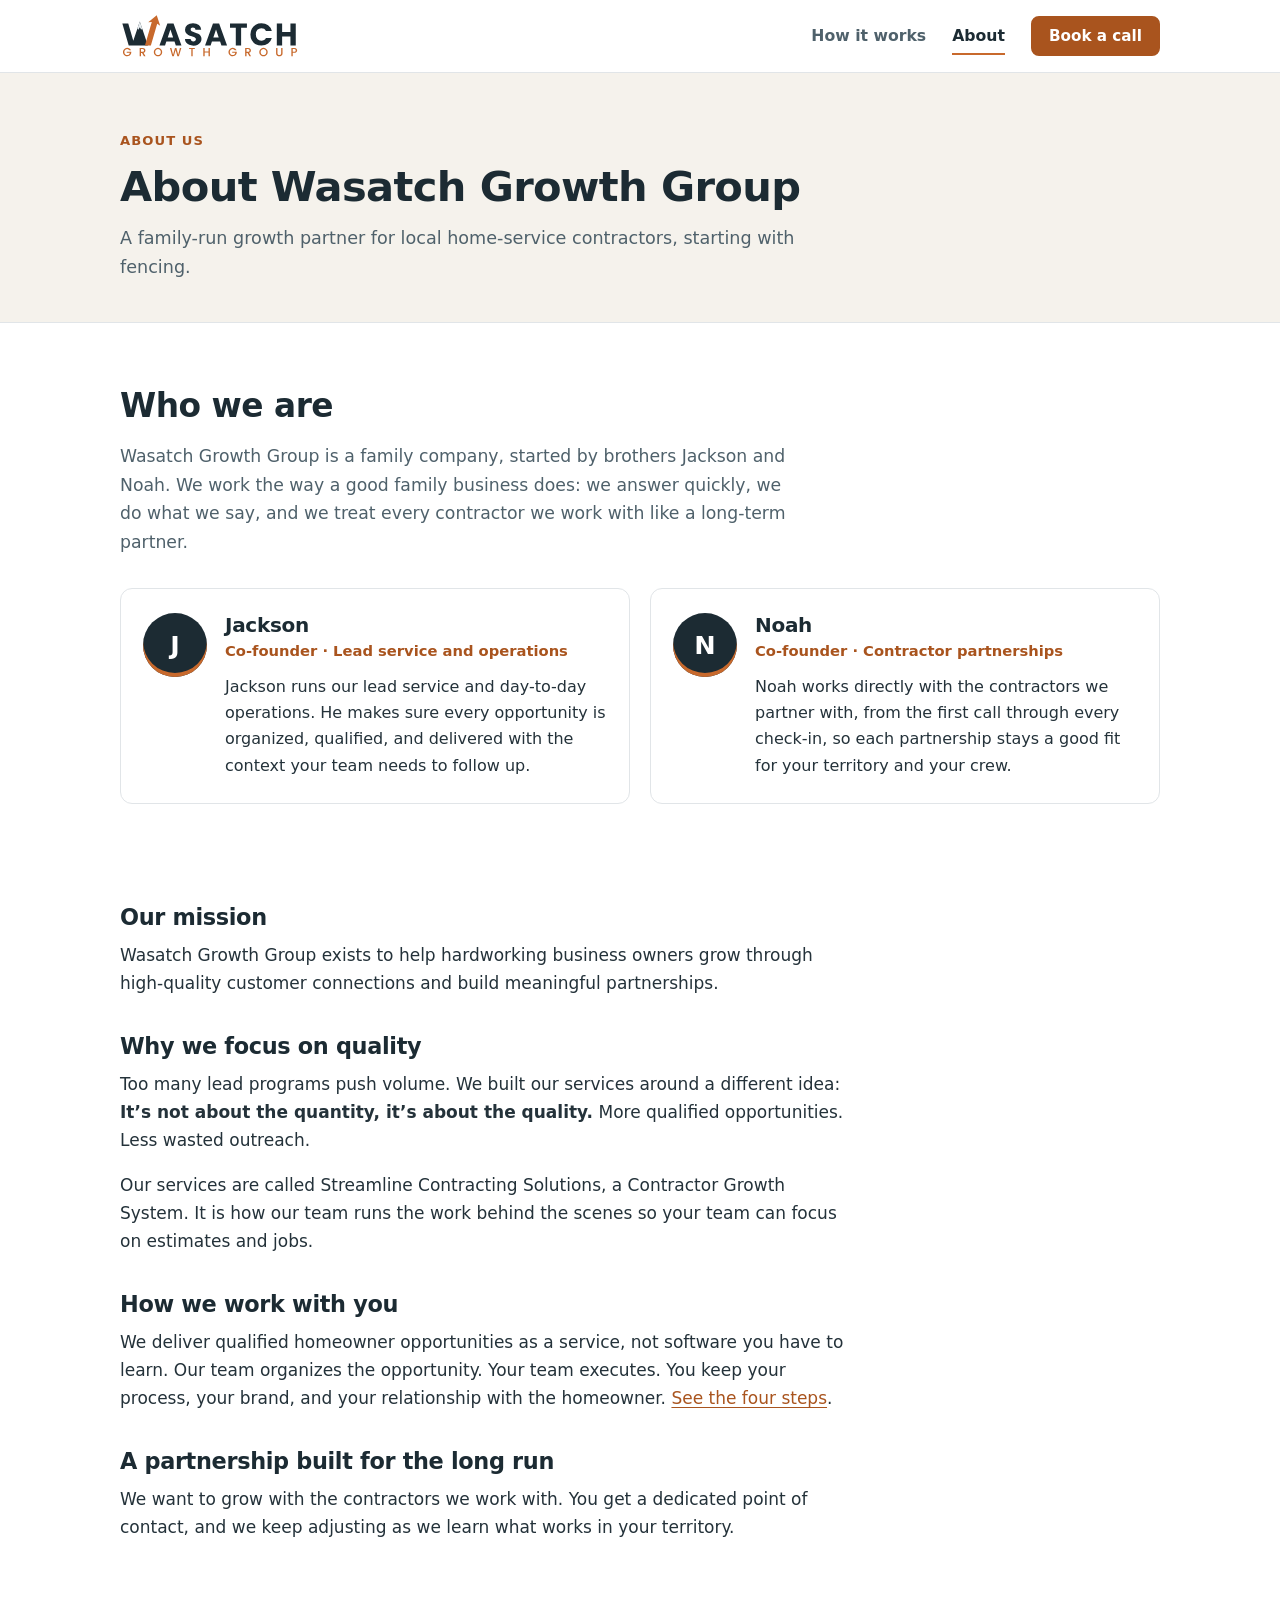
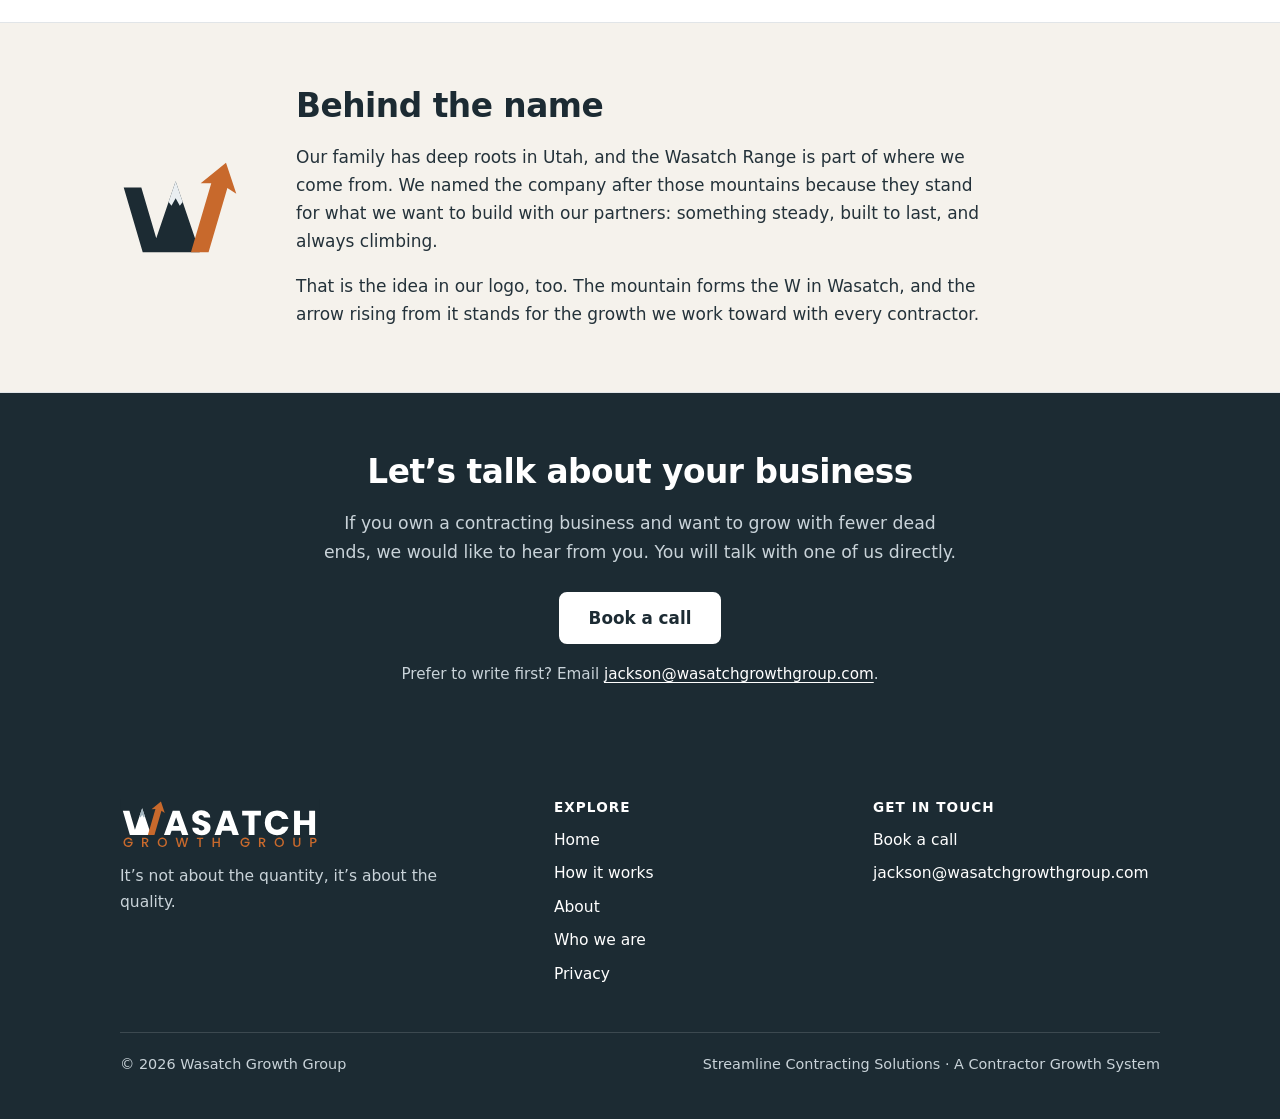
==== commit 15a93ef9: "Remove lead-sharing and resale commitments so the site doesn't box in sales. The site promised "each" ====
--- a/about/index.html
+++ b/about/index.html
@@ -80,8 +80,8 @@
     <p>Our services are called Streamline Contracting Solutions, a Contractor Growth System. It is how our team runs the work behind the scenes so your team can focus on estimates and jobs.</p>
     <h2>How we work with you</h2>
     <p>We deliver qualified homeowner opportunities as a service, not software you have to learn. Our team organizes the opportunity. Your team executes. You keep your process, your brand, and your relationship with the homeowner. <a href="/how-it-works/">See the four steps</a>.</p>
-    <h2>A partnership, not a marketplace</h2>
-    <p>We do not operate like shared-lead marketplaces that send the same homeowner to 3 or 4 pros. Each homeowner goes to one contractor only and is never resold.</p>
+    <h2>A partnership built for the long run</h2>
+    <p>We want to grow with the contractors we work with. You get a dedicated point of contact, and we keep adjusting as we learn what works in your territory.</p>
   </section>
 
   <section class="section alt" aria-labelledby="name-title">
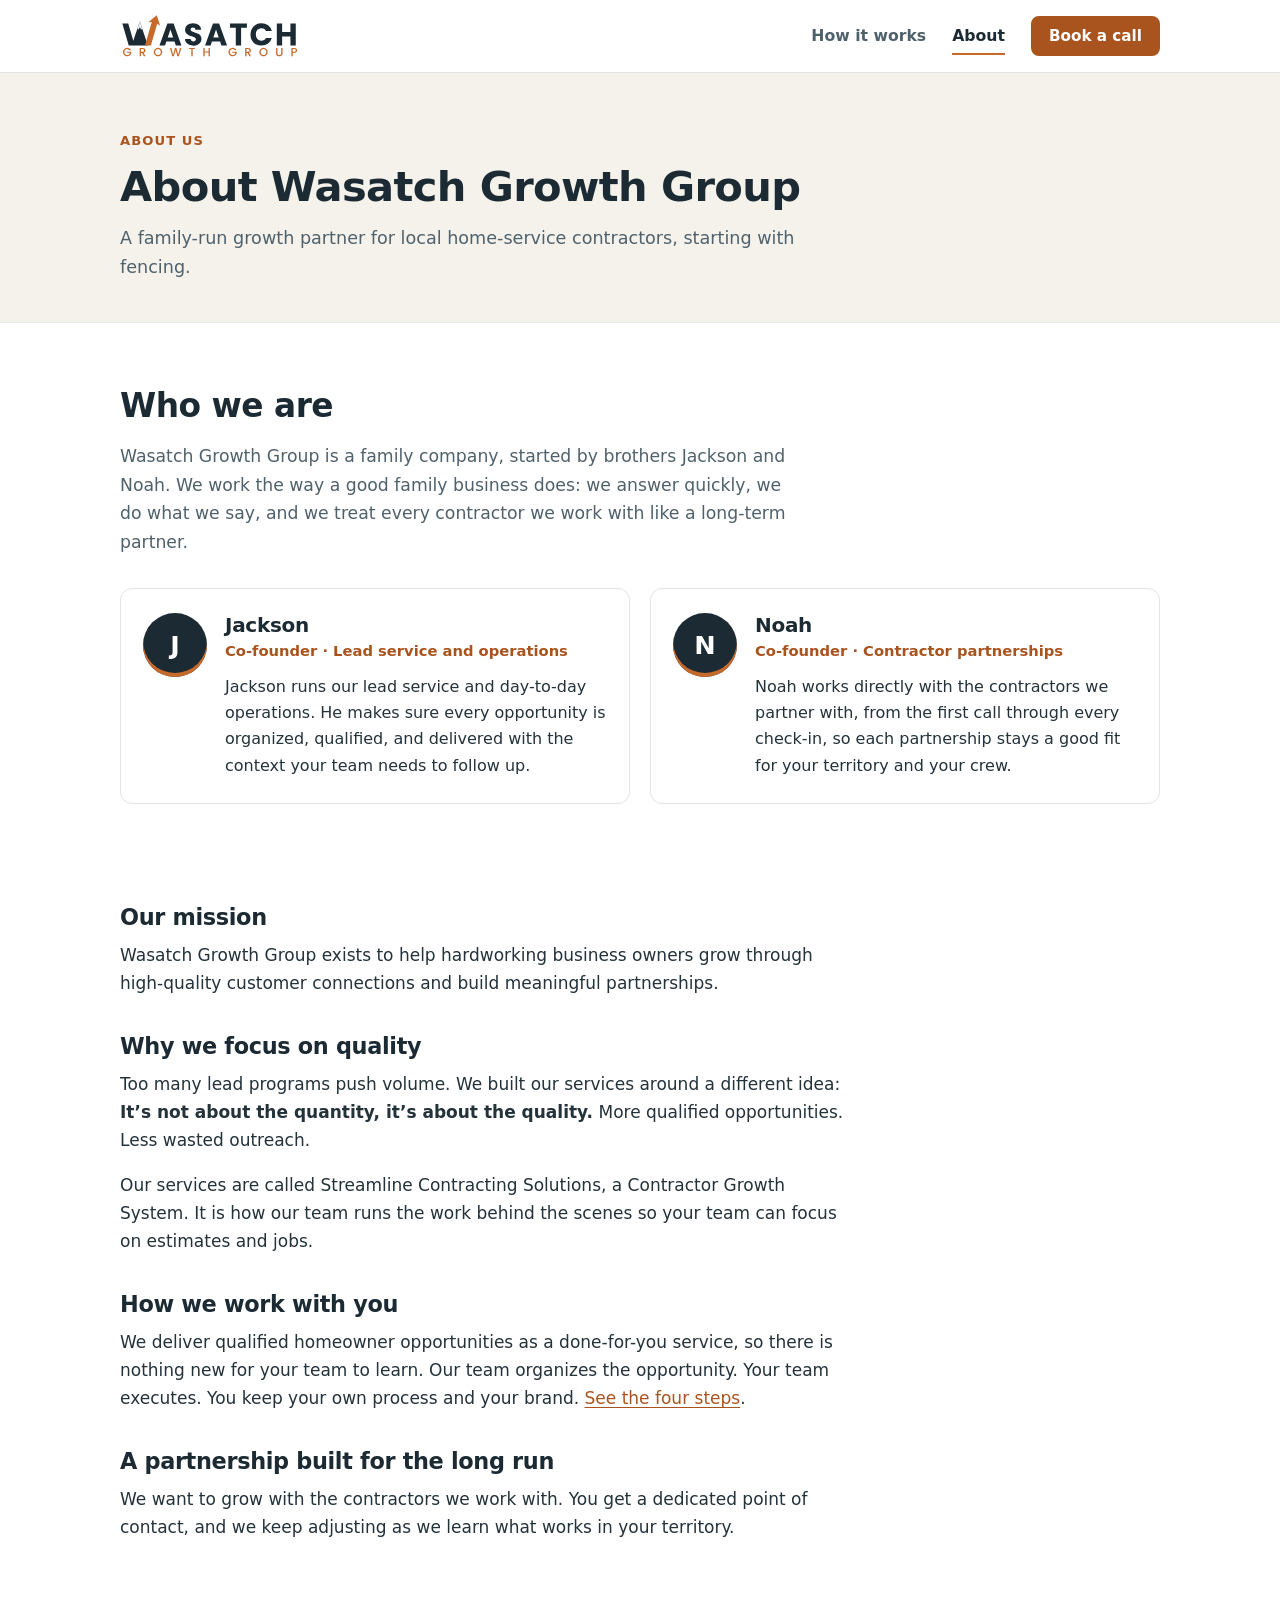
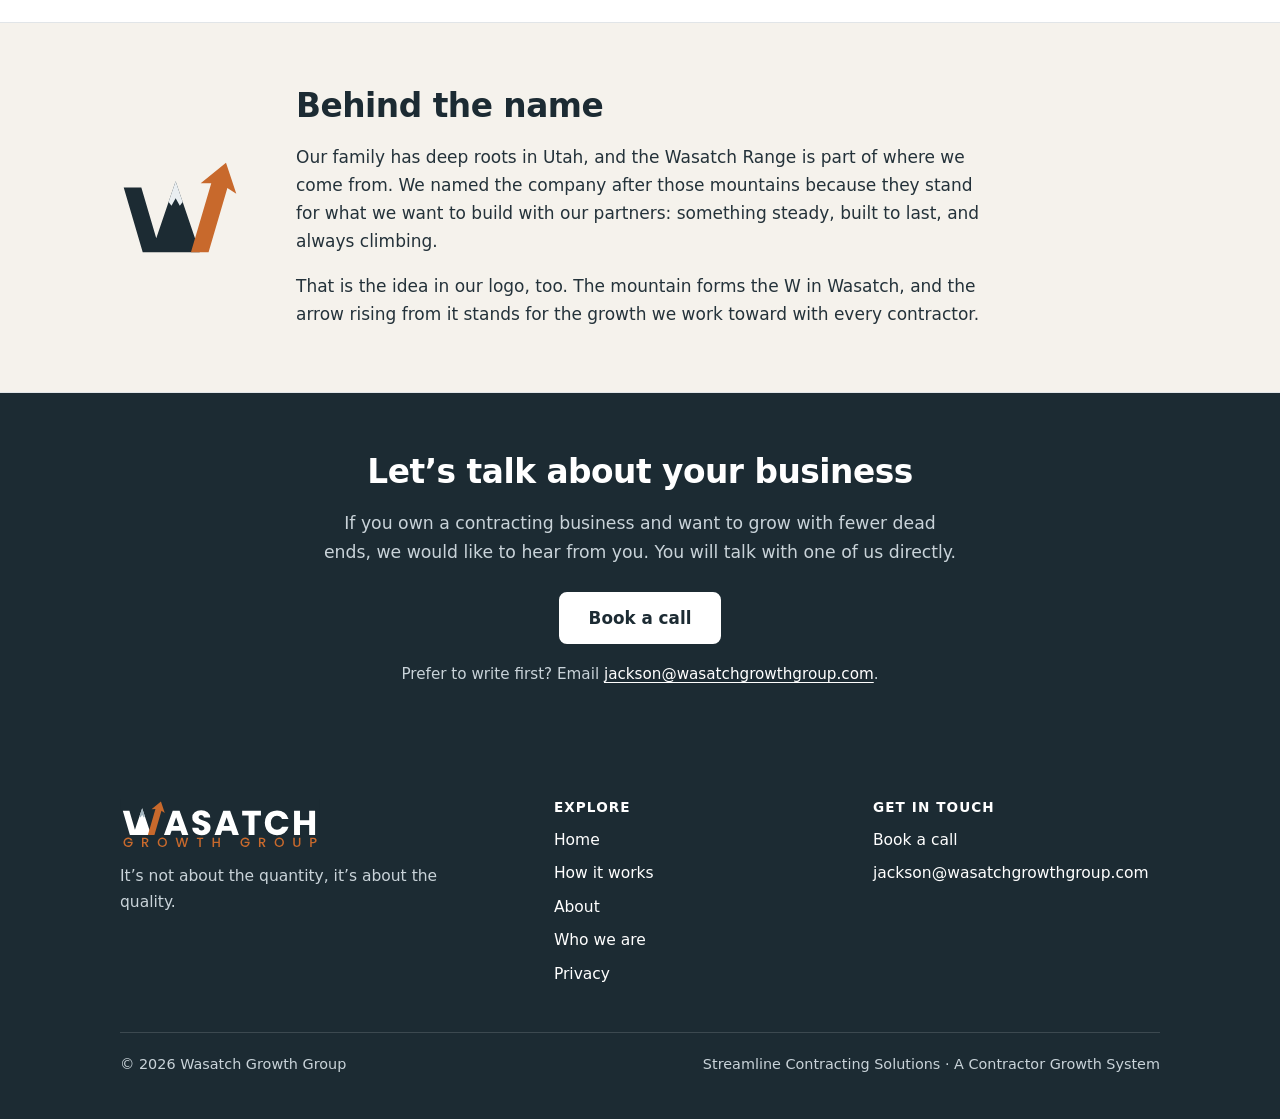
==== commit df0808dc: "Align the copy with the sales deck and launch options. Checked against the "WGG a" deck, including P" ====
--- a/about/index.html
+++ b/about/index.html
@@ -79,7 +79,7 @@
     <p>Too many lead programs push volume. We built our services around a different idea: <strong>It&#8217;s not about the quantity, it&#8217;s about the quality.</strong> More qualified opportunities. Less wasted outreach.</p>
     <p>Our services are called Streamline Contracting Solutions, a Contractor Growth System. It is how our team runs the work behind the scenes so your team can focus on estimates and jobs.</p>
     <h2>How we work with you</h2>
-    <p>We deliver qualified homeowner opportunities as a service, not software you have to learn. Our team organizes the opportunity. Your team executes. You keep your process, your brand, and your relationship with the homeowner. <a href="/how-it-works/">See the four steps</a>.</p>
+    <p>We deliver qualified homeowner opportunities as a done-for-you service, so there is nothing new for your team to learn. Our team organizes the opportunity. Your team executes. You keep your own process and your brand. <a href="/how-it-works/">See the four steps</a>.</p>
     <h2>A partnership built for the long run</h2>
     <p>We want to grow with the contractors we work with. You get a dedicated point of contact, and we keep adjusting as we learn what works in your territory.</p>
   </section>
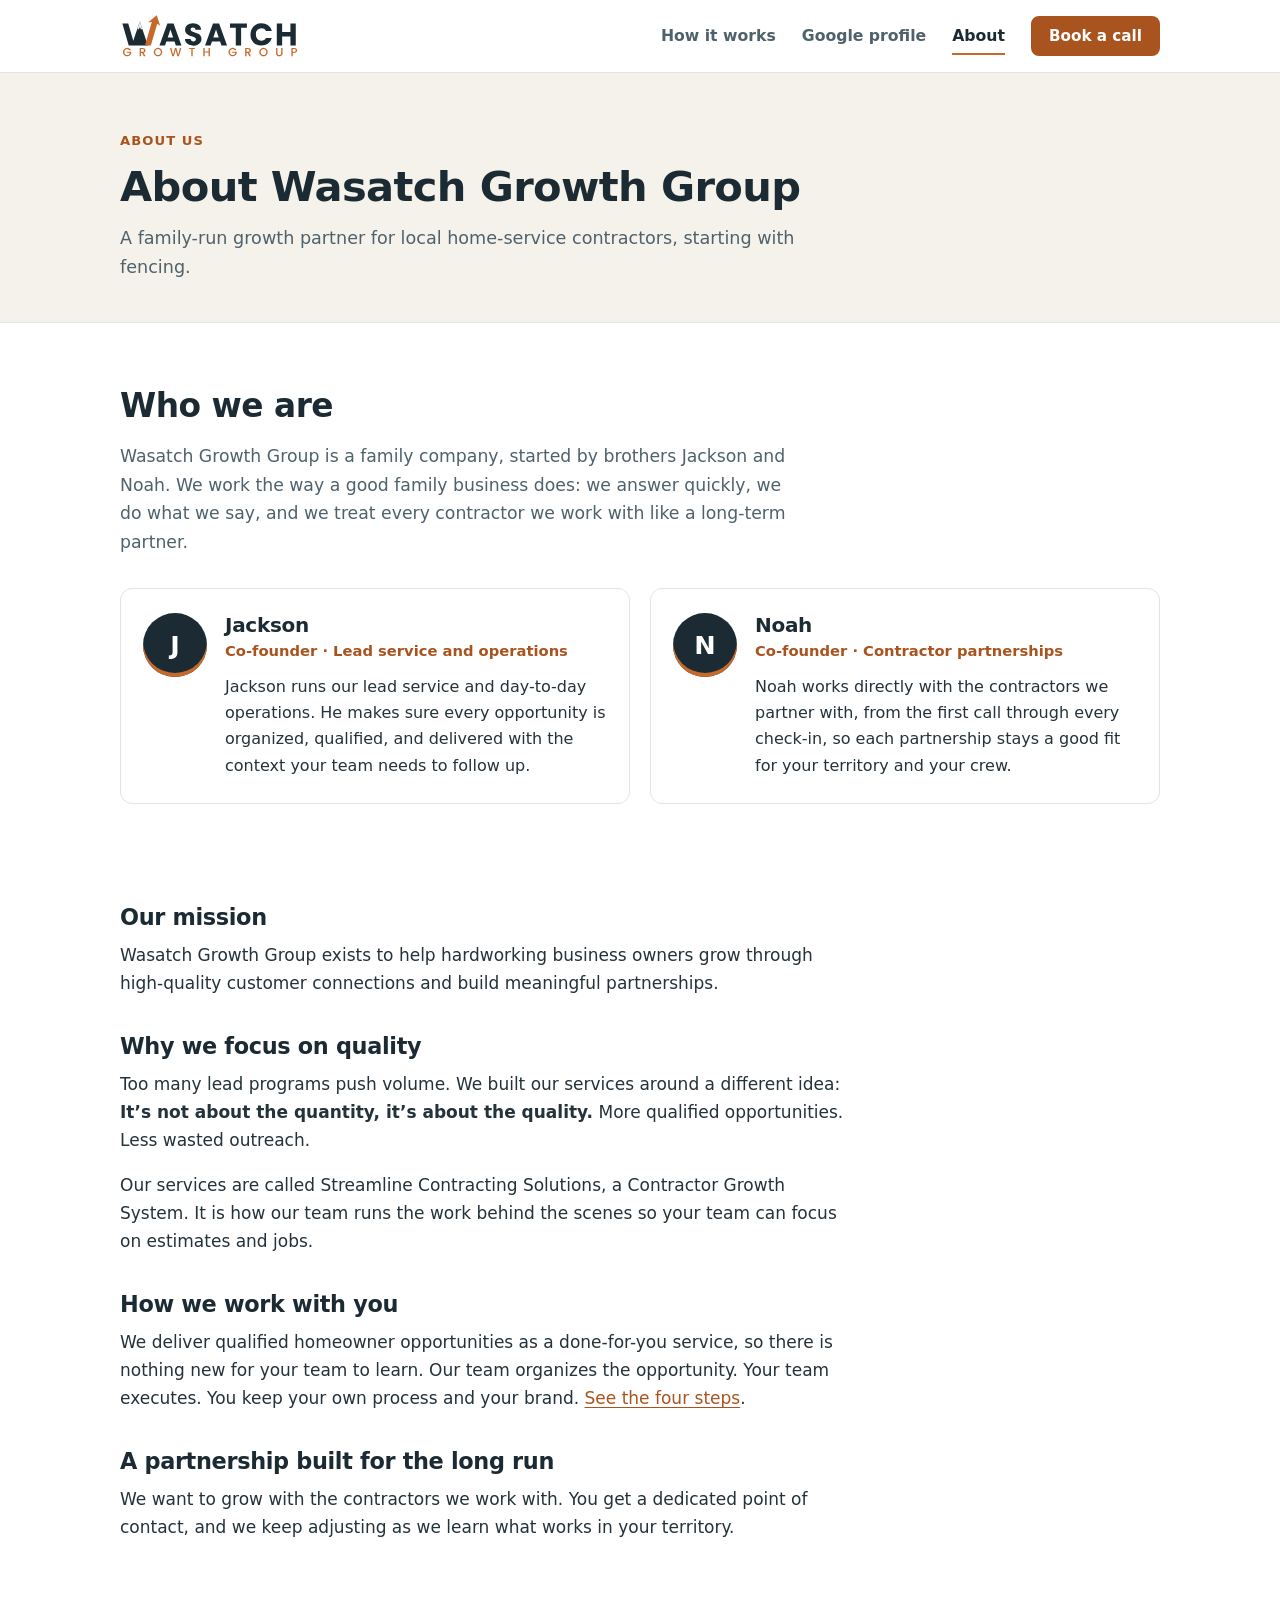
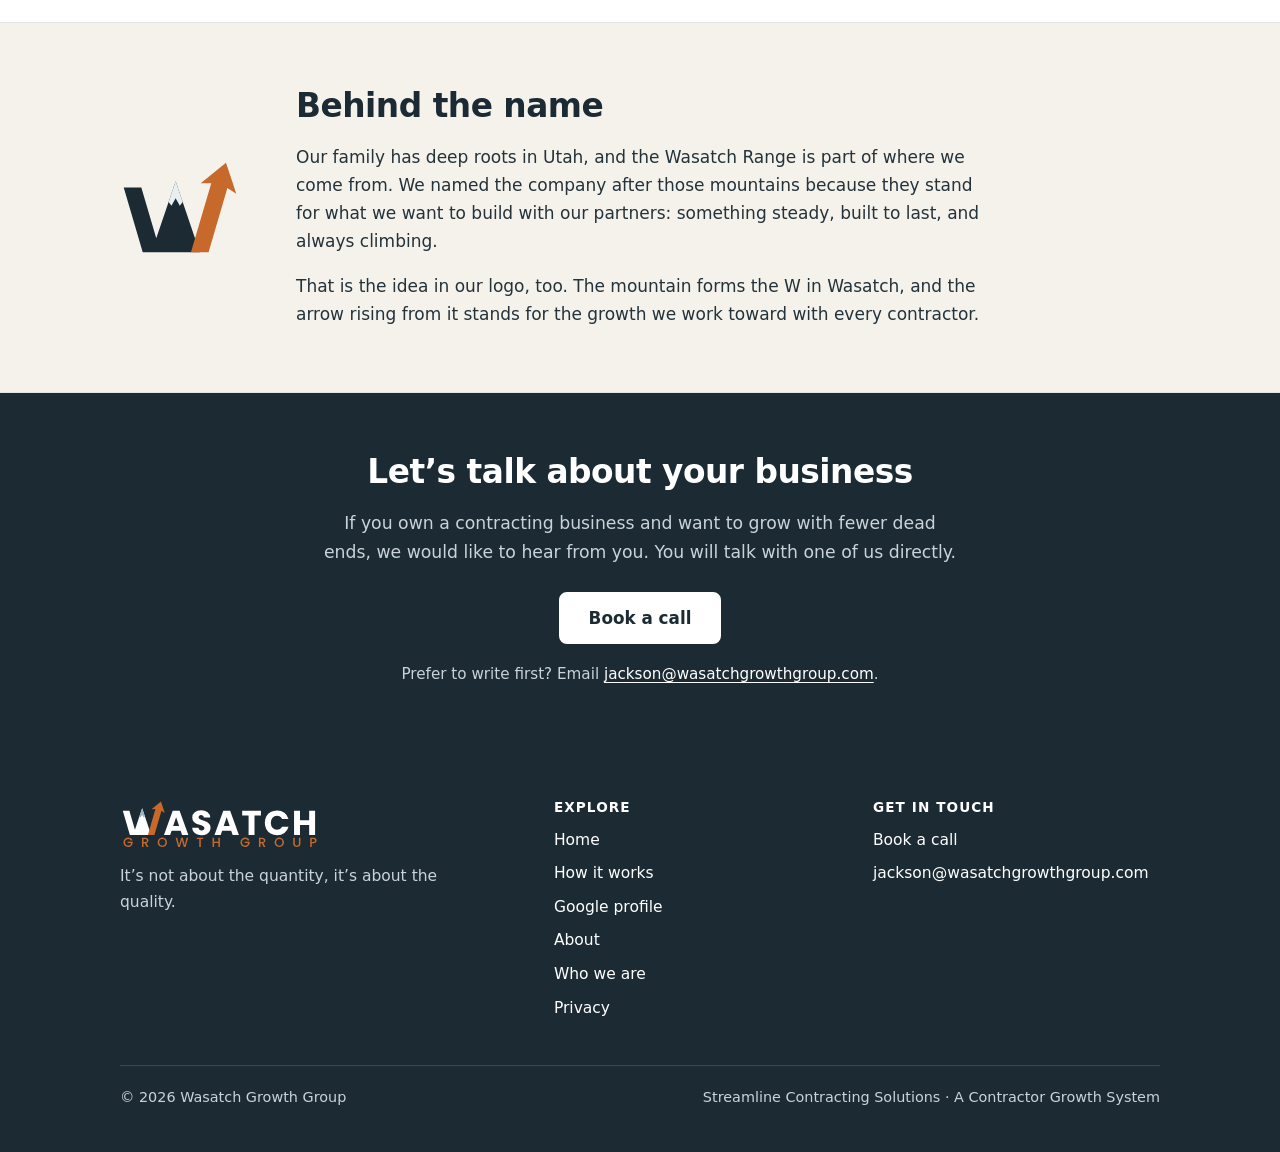
==== commit 41d476ab: "Add a Google Business Profile page at /gbp/. Link it from the primary nav and footer on every page, " ====
--- a/about/index.html
+++ b/about/index.html
@@ -30,6 +30,7 @@
     <a class="brand" href="/"><img src="/assets/logo.svg" alt="Wasatch Growth Group" width="180" height="46"></a>
     <nav class="nav" aria-label="Primary">
       <a href="/how-it-works/">How it works</a>
+      <a href="/gbp/">Google profile</a>
       <a href="/about/" aria-current="page">About</a>
       <a class="btn btn-sm" href="mailto:jackson@wasatchgrowthgroup.com?subject=Book%20a%20call%20%E2%80%94%20About&body=Hello%2C%0A%0AI%27d%20like%20to%20book%20a%20call%20with%20Wasatch%20Growth%20Group.%0A%0ACompany%20name%3A%0ATrade%28s%29%3A%0ACities%20or%20counties%20we%20serve%3A%0ABest%20days%20and%20times%20to%20talk%3A%0APhone%20%28optional%29%3A%0A">Book a call</a>
     </nav>
@@ -117,6 +118,7 @@
         <ul>
           <li><a href="/">Home</a></li>
           <li><a href="/how-it-works/">How it works</a></li>
+          <li><a href="/gbp/">Google profile</a></li>
           <li><a href="/about/">About</a></li>
           <li><a href="/about/#who-we-are">Who we are</a></li>
           <li><a href="/privacy/">Privacy</a></li>
